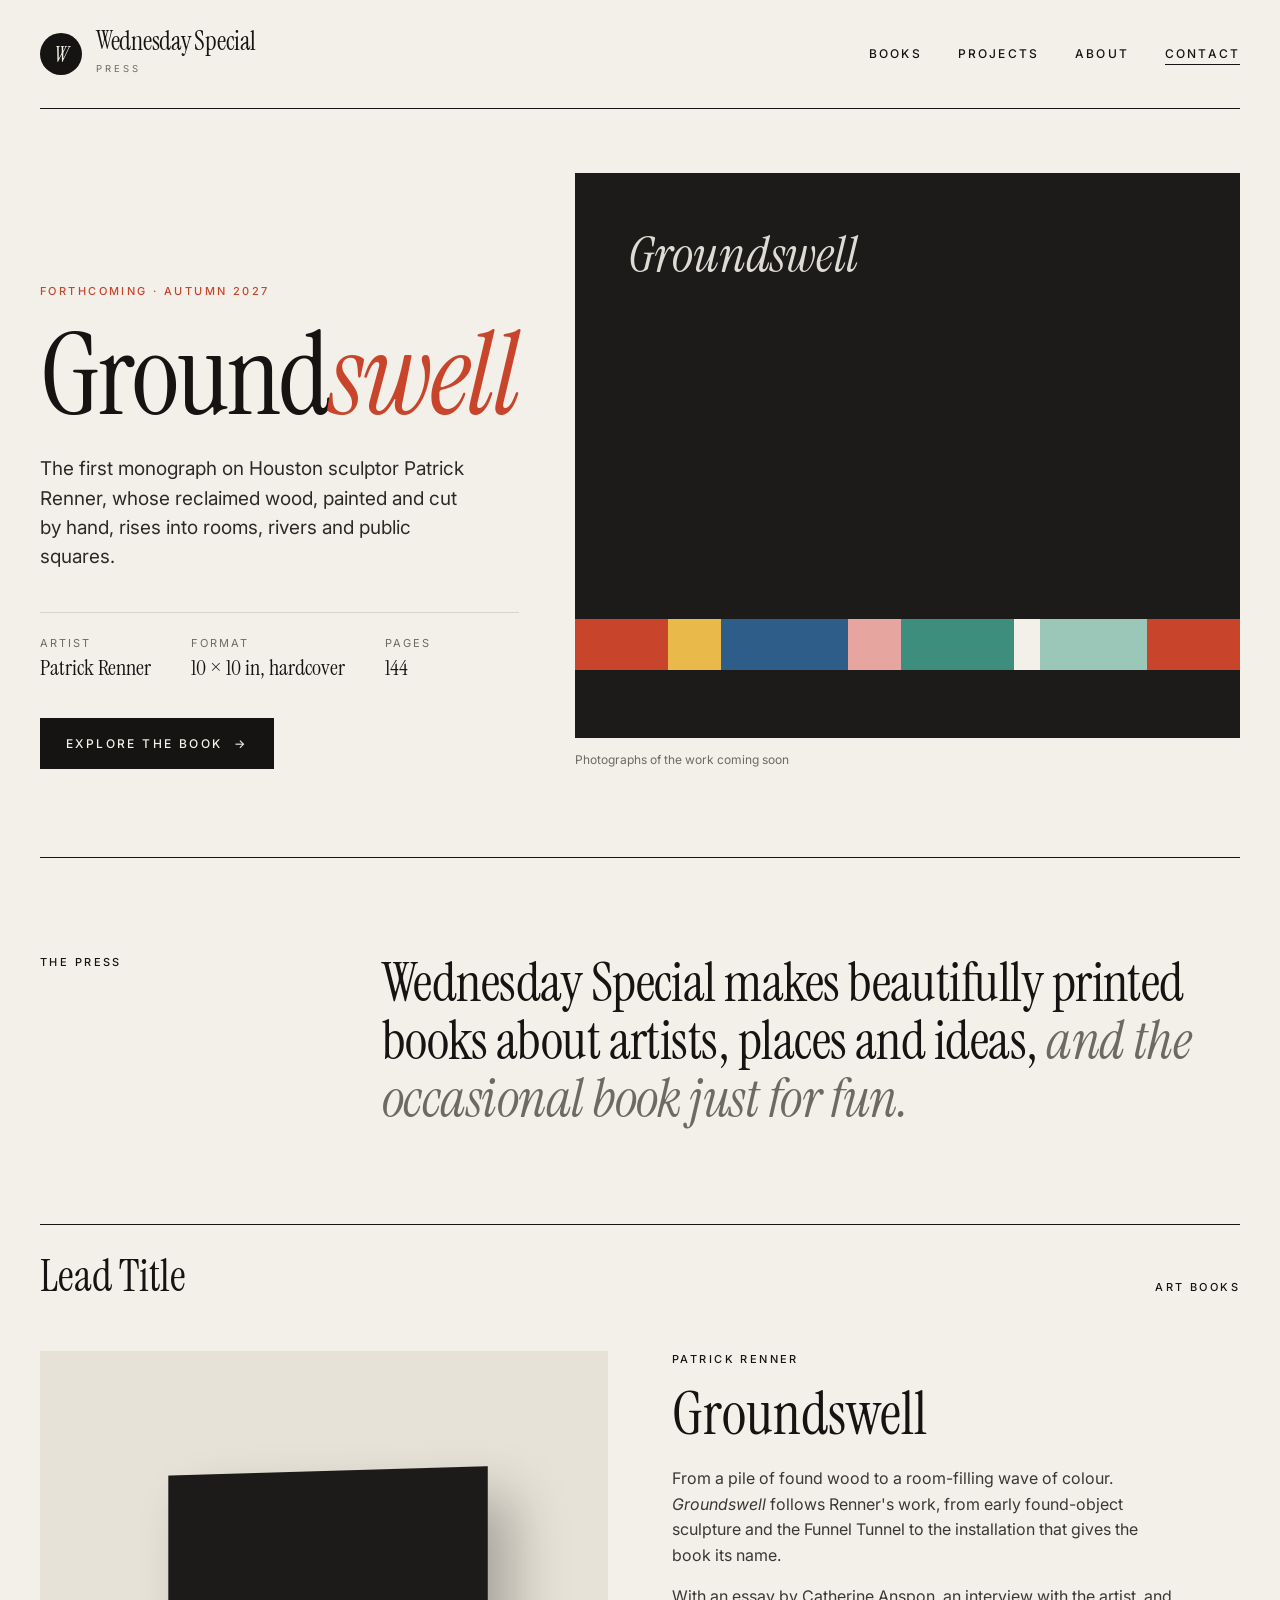
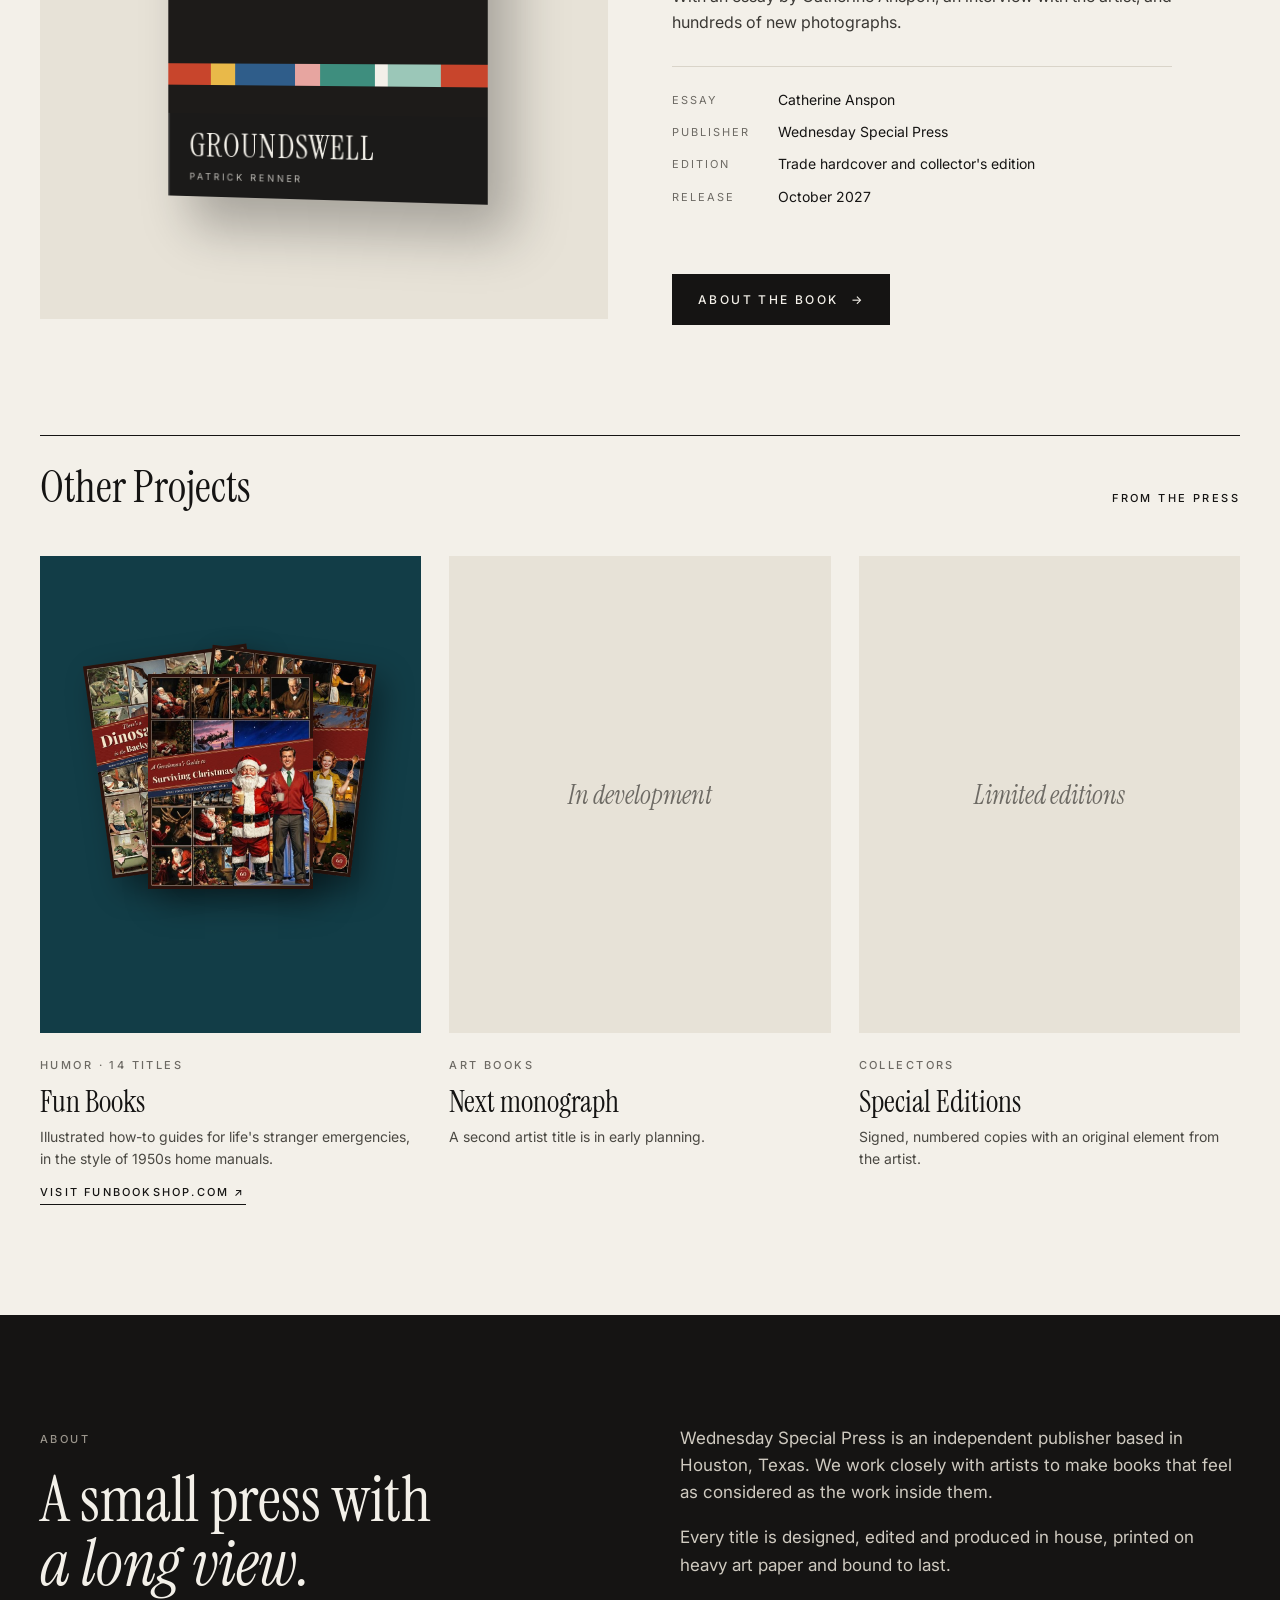
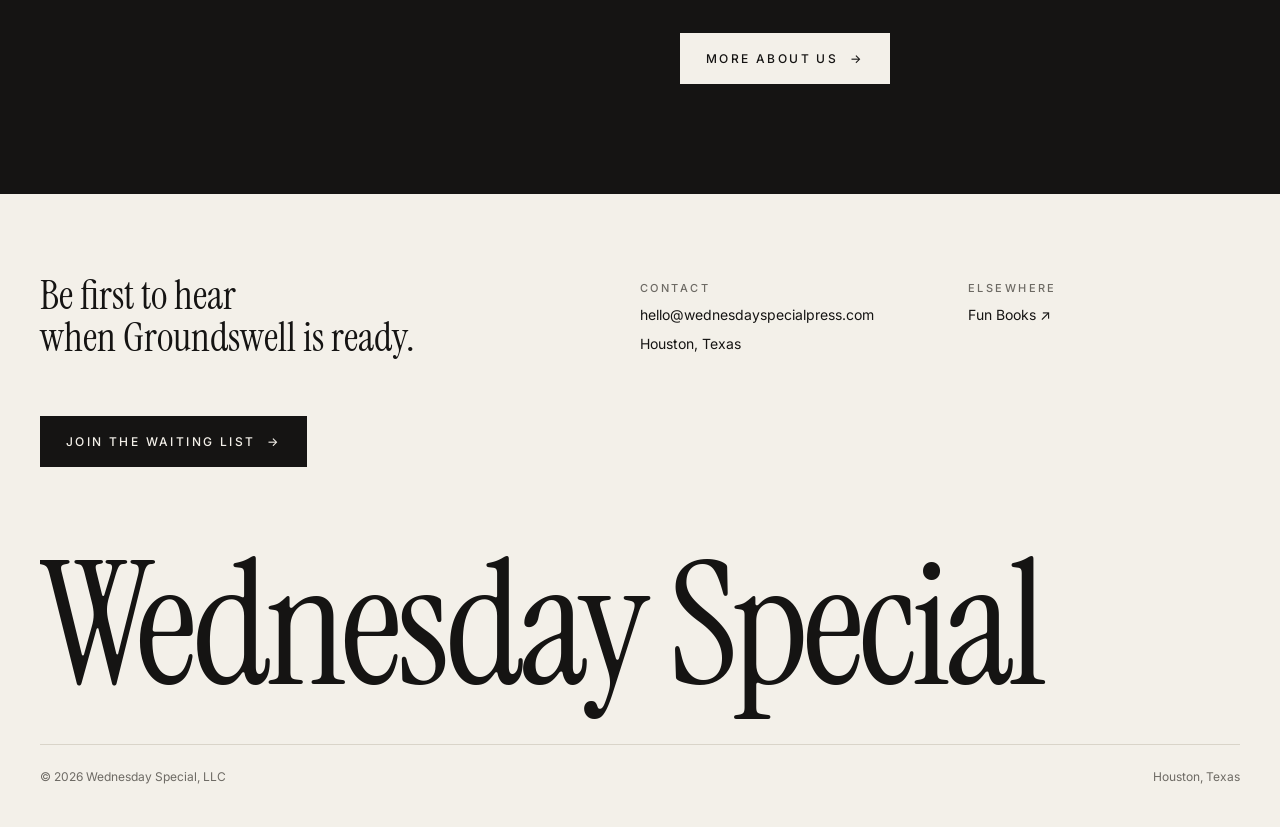
==== index.html @ 2ee408d5 "Add Wednesday Special Press website Home, Groundswell book page, About, Contact and 404 pages in a g" ====
<!doctype html><html lang="en"><head><meta charset="utf-8"><meta name="viewport" content="width=device-width,initial-scale=1">
<title>Wednesday Special Press</title><meta name="description" content="Independent art book publisher in Houston, Texas. Lead title: Groundswell by Patrick Renner, autumn 2027.">
<meta property="og:title" content="Wednesday Special Press"><meta property="og:description" content="Independent art book publisher in Houston, Texas. Lead title: Groundswell by Patrick Renner, autumn 2027.">
<link rel="icon" href="assets/favicon.svg"><link rel="preconnect" href="https://fonts.googleapis.com"><link rel="preconnect" href="https://fonts.gstatic.com" crossorigin><link href="https://fonts.googleapis.com/css2?family=Instrument+Serif:ital@0;1&family=Inter:wght@300;400;500;600&display=swap" rel="stylesheet"><link rel="stylesheet" href="assets/style.css"></head><body>
<div class="wrap"><nav><a class="logo" href="./"><span class="mark">W</span><span><b>Wednesday Special</b><small>Press</small></span></a><ul><li><a href="groundswell/">Books</a></li><li><a href="#projects">Projects</a></li><li><a href="about/">About</a></li><li><a href="contact/">Contact</a></li></ul><button class="burger" onclick="document.getElementById('mm').classList.add('open')">Menu</button></nav></div>
<div class="mobile-menu" id="mm"><div class="top"><a class="logo" href="./"><span class="mark">W</span><span><b>Wednesday Special</b><small>Press</small></span></a><button class="burger" onclick="document.getElementById('mm').classList.remove('open')">Close</button></div><ul><li><a href="groundswell/">Books</a></li><li><a href="#projects">Projects</a></li><li><a href="about/">About</a></li><li><a href="contact/">Contact</a></li><li><a href="./">Home</a></li></ul></div>
<div class="wrap">
<section class="hero"><div><span class="eyebrow" style="color:var(--accent)">Forthcoming · Autumn 2027</span>
<h1 class="serif">Ground<i>swell</i></h1>
<p class="lede">The first monograph on Houston sculptor Patrick Renner, whose reclaimed wood, painted and cut by hand, rises into rooms, rivers and public squares.</p>
<div class="meta"><div><span>Artist</span><b>Patrick Renner</b></div><div><span>Format</span><b>10 × 10 in, hardcover</b></div><div><span>Pages</span><b>144</b></div></div>
<a class="btn" href="groundswell/">Explore the book <span>→</span></a></div>
<div class="heroimg"><div class="art" role="img" aria-label="Pattern of painted wood strips"></div><div class="cap"><span>Photographs of the work coming soon</span><span></span></div></div></section>
<section class="statement"><span class="eyebrow">The Press</span>
<h2 class="serif">Wednesday Special makes beautifully printed books about artists, places and ideas, <i>and the occasional book just for fun.</i></h2></section>
<div class="sec-head"><h3>Lead Title</h3><span class="eyebrow">Art Books</span></div>
<section class="feature"><a class="bookstage" href="groundswell/"><div class="book"><div class="art" role="img" aria-label="Pattern of painted wood strips"></div><div class="t"><b>GROUNDSWELL</b><span>Patrick Renner</span></div></div></a>
<div><span class="eyebrow">Patrick Renner</span><h4>Groundswell</h4>
<p>From a pile of found wood to a room-filling wave of colour. <i>Groundswell</i> follows Renner's work, from early found-object sculpture and the Funnel Tunnel to the installation that gives the book its name.</p>
<p>With an essay by Catherine Anspon, an interview with the artist, and hundreds of new photographs.</p>
<dl><dt>Essay</dt><dd>Catherine Anspon</dd><dt>Publisher</dt><dd>Wednesday Special Press</dd><dt>Edition</dt><dd>Trade hardcover and collector's edition</dd><dt>Release</dt><dd>October 2027</dd></dl>
<a class="btn" href="groundswell/">About the book <span>→</span></a></div></section>

<div class="sec-head" id="projects"><h3>Other Projects</h3><span class="eyebrow">From the press</span></div>
<section class="projects">
<a class="card fun" href="https://funbookshop.com"><div class="ph"><div class="fan"><img src="assets/img/funbooks-1.jpg" alt=""><img src="assets/img/funbooks-2.jpg" alt=""><img src="assets/img/funbooks-3.jpg" alt=""></div></div>
<span class="eyebrow" style="color:var(--mute)">Humor · 14 titles</span><h5>Fun Books</h5><p>Illustrated how-to guides for life's stranger emergencies, in the style of 1950s home manuals.</p><span class="go">Visit funbookshop.com ↗</span></a>
<div class="card"><div class="ph"><span class="soon">In development</span></div><span class="eyebrow" style="color:var(--mute)">Art Books</span><h5>Next monograph</h5><p>A second artist title is in early planning.</p></div>
<div class="card"><div class="ph"><span class="soon">Limited editions</span></div><span class="eyebrow" style="color:var(--mute)">Collectors</span><h5>Special Editions</h5><p>Signed, numbered copies with an original element from the artist.</p></div>
</section></div>
<section class="about"><div class="wrap"><div><span class="eyebrow" style="color:#9a958c">About</span><h3 style="margin-top:18px">A small press with<br><i>a long view.</i></h3></div>
<div><p>Wednesday Special Press is an independent publisher based in Houston, Texas. We work closely with artists to make books that feel as considered as the work inside them.</p><p>Every title is designed, edited and produced in house, printed on heavy art paper and bound to last.</p><a class="btn" href="about/" style="background:var(--paper);color:var(--ink)">More about us <span>→</span></a></div></div></section>
<div class="wrap"><footer><div class="fgrid"><div><h6>Be first to hear<br>when Groundswell is ready.</h6><a class="btn" href="mailto:hello@wednesdayspecialpress.com?subject=Groundswell%20waiting%20list">Join the waiting list <span>→</span></a></div>
<div><span class="eyebrow" style="color:var(--mute)">Contact</span><ul><li><a href="mailto:hello@wednesdayspecialpress.com">hello@wednesdayspecialpress.com</a></li><li>Houston, Texas</li></ul></div>
<div><span class="eyebrow" style="color:var(--mute)">Elsewhere</span><ul><li><a href="https://funbookshop.com">Fun Books ↗</a></li></ul></div></div>
<div class="giant">Wednesday Special</div>
<div class="base"><span>© 2026 Wednesday Special, LLC</span><span>Houston, Texas</span></div></footer></div>
</body></html>
---- assets/style.css ----
:root{--paper:#F3F0E9;--ink:#151413;--mute:#6D6A64;--line:#D9D4C9;--accent:#C8452C}
*{box-sizing:border-box;margin:0;padding:0}
body{background:var(--paper);color:var(--ink);font:400 16px/1.6 Inter,system-ui,sans-serif;-webkit-font-smoothing:antialiased}
a{color:inherit;text-decoration:none}
.wrap{max-width:1320px;margin:0 auto;padding:0 40px}
.serif{font-family:"Instrument Serif",Georgia,serif;font-weight:400}
.eyebrow{font-size:11px;letter-spacing:.22em;text-transform:uppercase;font-weight:500}
nav{display:flex;justify-content:space-between;align-items:center;padding:28px 0;border-bottom:1px solid var(--ink)}
.logo{display:flex;align-items:center;gap:14px}
.mark{width:42px;height:42px;border-radius:50%;background:var(--ink);color:var(--paper);display:grid;place-items:center;font:italic 22px "Instrument Serif"}
.logo b{font:400 26px/1 "Instrument Serif";letter-spacing:-.01em;display:block}
.logo small{font-size:9.5px;letter-spacing:.32em;text-transform:uppercase;color:var(--mute)}
nav ul{display:flex;gap:36px;list-style:none;font-size:12px;letter-spacing:.18em;text-transform:uppercase;font-weight:500}
nav ul li:last-child a{border-bottom:1px solid var(--ink);padding-bottom:3px}
.burger{display:none;font-size:12px;letter-spacing:.18em;text-transform:uppercase;font-weight:500}
.hero{display:grid;grid-template-columns:5fr 7fr;gap:56px;padding:64px 0 88px;align-items:end}
.hero h1{font-size:clamp(64px,9vw,148px);line-height:.88;letter-spacing:-.02em;margin:22px 0 28px}
.hero h1 i{color:var(--accent)}
.hero p.lede{font-size:19px;line-height:1.55;max-width:430px;color:#2c2a27}
.meta{display:flex;gap:40px;margin-top:40px;padding-top:22px;border-top:1px solid var(--line)}
.meta div span{display:block;color:var(--mute);font-size:11px;letter-spacing:.18em;text-transform:uppercase}
.meta div b{font:400 22px "Instrument Serif"}
.btn{display:inline-flex;gap:12px;align-items:center;margin-top:36px;background:var(--ink);color:var(--paper);padding:16px 26px;font-size:12px;letter-spacing:.2em;text-transform:uppercase;font-weight:500}
.heroimg{position:relative}
.heroimg img{width:100%;aspect-ratio:4/3.4;object-fit:cover;display:block}
.cap{font-size:12px;color:var(--mute);margin-top:12px;display:flex;justify-content:space-between}
.statement{border-top:1px solid var(--ink);padding:96px 0;display:grid;grid-template-columns:1fr 3fr;gap:56px}
.statement h2{font-size:clamp(34px,4.2vw,60px);line-height:1.08;letter-spacing:-.01em}
.statement h2 i{color:var(--mute)}
.sec-head{display:flex;justify-content:space-between;align-items:baseline;border-top:1px solid var(--ink);padding:22px 0 40px}
.sec-head h3{font:400 44px "Instrument Serif"}
.feature{display:grid;grid-template-columns:1fr 1fr;gap:64px;padding-bottom:110px;align-items:center}
.bookstage{background:#E7E2D7;aspect-ratio:1/1;display:grid;place-items:center;position:relative}
.book{width:58%;aspect-ratio:1/1;background:#1b1a19;box-shadow:24px 30px 50px rgba(0,0,0,.28),2px 0 0 #333 inset;position:relative;overflow:hidden;transform:perspective(1400px) rotateY(-14deg)}
.book img{width:100%;height:74%;object-fit:cover;display:block}
.book .t{position:absolute;left:0;right:0;bottom:0;height:26%;padding:5% 7%;color:#F3F0E9}
.book .t b{font:400 clamp(20px,2.6vw,38px)/1 "Instrument Serif";display:block;letter-spacing:.04em}
.book .t span{font-size:clamp(7px,.75vw,10px);letter-spacing:.3em;text-transform:uppercase;opacity:.75}
.feature h4{font:400 clamp(40px,4.6vw,68px)/1 "Instrument Serif";margin:14px 0 22px}
.feature p{color:#3a3834;max-width:500px;margin-bottom:16px}
dl{display:grid;grid-template-columns:auto 1fr;gap:10px 28px;margin:30px 0;font-size:14px;border-top:1px solid var(--line);padding-top:22px;max-width:500px}
dt{color:var(--mute);font-size:11px;letter-spacing:.18em;text-transform:uppercase;padding-top:3px}
.strip{display:grid;grid-template-columns:2fr 1fr 1fr 1.4fr;gap:14px;padding-bottom:110px}
.strip img{width:100%;height:340px;object-fit:cover;display:block}
.projects{display:grid;grid-template-columns:repeat(3,1fr);gap:28px;padding-bottom:110px}
.card .ph{aspect-ratio:4/5;background:#E7E2D7;display:grid;place-items:center;overflow:hidden;margin-bottom:18px;position:relative}
.card.fun .ph{background:#123D47}
.fan{position:relative;width:70%;height:70%}
.fan img{position:absolute;width:62%;box-shadow:10px 14px 30px rgba(0,0,0,.4);top:8%}
.fan img:nth-child(1){left:0;transform:rotate(-8deg)}.fan img:nth-child(2){left:38%;transform:rotate(7deg)}.fan img:nth-child(3){left:19%;top:14%;z-index:2}
.card h5{font:400 30px/1.1 "Instrument Serif";margin:8px 0}
.card p{font-size:14px;color:#4a4842}
.card .go{display:inline-block;margin-top:14px;font-size:11px;letter-spacing:.2em;text-transform:uppercase;font-weight:500;border-bottom:1px solid var(--ink);padding-bottom:2px}
.ph .soon{font:italic 26px "Instrument Serif";color:var(--mute)}
.about{background:var(--ink);color:var(--paper);padding:110px 0}
.about .wrap{display:grid;grid-template-columns:1fr 1fr;gap:80px}
.about h3{font:400 clamp(42px,5vw,76px)/1 "Instrument Serif"}
.about p{color:#CFCAC0;margin-bottom:18px;font-size:17px}
.people{display:grid;grid-template-columns:1fr 1fr;gap:24px;margin-top:36px;border-top:1px solid #3a3835;padding-top:26px}
.people b{font:400 24px "Instrument Serif";display:block}.people span{font-size:12px;color:#9a958c;letter-spacing:.12em;text-transform:uppercase}
footer{padding:80px 0 40px}
.fgrid{display:grid;grid-template-columns:2fr 1fr 1fr;gap:56px;padding-bottom:70px}
.fgrid h6{font:400 40px/1.05 "Instrument Serif";margin-bottom:22px}
form{display:flex;border-bottom:1px solid var(--ink);max-width:460px}
input{flex:1;background:none;border:0;padding:14px 0;font:inherit;font-size:15px;outline:none}
form button{background:none;border:0;font:500 11px Inter;letter-spacing:.2em;text-transform:uppercase}
.fgrid ul{list-style:none;font-size:14px;line-height:2.1}
.base{display:flex;justify-content:space-between;border-top:1px solid var(--line);padding-top:22px;font-size:12px;color:var(--mute)}
.giant{font:400 clamp(48px,13.4vw,194px)/.8 "Instrument Serif";letter-spacing:-.03em;padding:20px 0 50px;white-space:nowrap;overflow:hidden}
@media(max-width:820px){
.wrap{padding:0 20px}nav ul{display:none}.burger{display:block}nav{padding:18px 0}
.hero{grid-template-columns:1fr;gap:34px;padding:36px 0 60px}.hero .heroimg{order:-1}
.meta{gap:22px;flex-wrap:wrap}
.statement{grid-template-columns:1fr;gap:18px;padding:64px 0}
.feature{grid-template-columns:1fr;gap:36px;padding-bottom:70px}
.sec-head h3{font-size:34px}
.strip{grid-template-columns:1fr 1fr;padding-bottom:70px}.strip img{height:180px}.strip img:first-child,.strip img:last-child{grid-column:1/3;height:240px}
.projects{grid-template-columns:1fr;gap:44px;padding-bottom:70px}
.about{padding:70px 0}.about .wrap{grid-template-columns:1fr;gap:30px}
.fgrid{grid-template-columns:1fr 1fr;gap:36px}.fgrid>div:first-child{grid-column:1/3}
.base{flex-direction:column;gap:6px}
}
/* site additions */
.burger{background:none;border:0;cursor:pointer;color:var(--ink)}
.mobile-menu{display:none}
.mobile-menu.open{display:block;position:fixed;inset:0;background:var(--paper);z-index:50;padding:22px 20px}
.mobile-menu .top{display:flex;justify-content:space-between;align-items:center;border-bottom:1px solid var(--ink);padding-bottom:18px}
.mobile-menu ul{list-style:none;margin-top:30px}
.mobile-menu li a{display:block;font:400 48px/1.25 "Instrument Serif";border-bottom:1px solid var(--line);padding:8px 0}
nav ul a.on{color:var(--accent)}
a.btn:hover{background:var(--accent)}
.card:hover h5{color:var(--accent)}
img{max-width:100%}
.page-hero{padding:80px 0 60px}
.page-hero h1{font:400 clamp(56px,8vw,128px)/.9 "Instrument Serif";letter-spacing:-.02em;margin-top:20px}
.page-hero p{font-size:19px;max-width:640px;margin-top:28px;color:#2c2a27}
.chapters{border-top:1px solid var(--ink);margin-bottom:110px}
.chapters li{list-style:none;display:grid;grid-template-columns:80px 1fr 1fr;gap:24px;padding:22px 0;border-bottom:1px solid var(--line);align-items:baseline}
.chapters li span{font-size:12px;color:var(--mute);letter-spacing:.18em}
.chapters li b{font:400 30px/1.1 "Instrument Serif"}
.chapters li p{font-size:14px;color:#4a4842}
.gallery{columns:3;column-gap:14px;margin-bottom:110px}
.gallery figure{break-inside:avoid;margin-bottom:14px}
.gallery img{width:100%;display:block}
.gallery figcaption{font-size:12px;color:var(--mute);padding-top:6px}
.prose{display:grid;grid-template-columns:1fr 2fr;gap:56px;border-top:1px solid var(--ink);padding:56px 0 110px}
.prose p{font-size:18px;margin-bottom:20px;color:#2c2a27;max-width:680px}
.prose h3{font:400 40px/1.05 "Instrument Serif"}
.contact-big{font:400 clamp(30px,5vw,64px)/1.1 "Instrument Serif";border-bottom:1px solid var(--ink);display:inline-block}
@media(max-width:820px){.gallery{columns:2;column-gap:10px}.chapters li{grid-template-columns:44px 1fr}.chapters li p{grid-column:2}.prose{grid-template-columns:1fr;gap:20px;padding:40px 0 70px}.page-hero{padding:44px 0 36px}}
@media(min-width:821px){.burger{display:none!important}}
/* placeholder art (used until artwork photos are cleared for the web) */
.art{width:100%;height:100%;min-height:200px;position:relative;background:#1d1b19;overflow:hidden}
.art::after{content:"";position:absolute;left:0;right:0;bottom:12%;height:9%;background:linear-gradient(90deg,#C8452C 0 14%,#E9B949 14% 22%,#2F5D8A 22% 41%,#E7A5A0 41% 49%,#3E8E7E 49% 66%,#F3F0E9 66% 70%,#9BC7B8 70% 86%,#C8452C 86%)}
.art::before{content:"Groundswell";position:absolute;left:8%;top:10%;font:italic 400 clamp(28px,4vw,56px)/1 "Instrument Serif";color:#F3F0E9;opacity:.9}
.book .art::before{content:none}
.heroimg .art{aspect-ratio:4/3.4}
.book .art{height:74%;min-height:0}
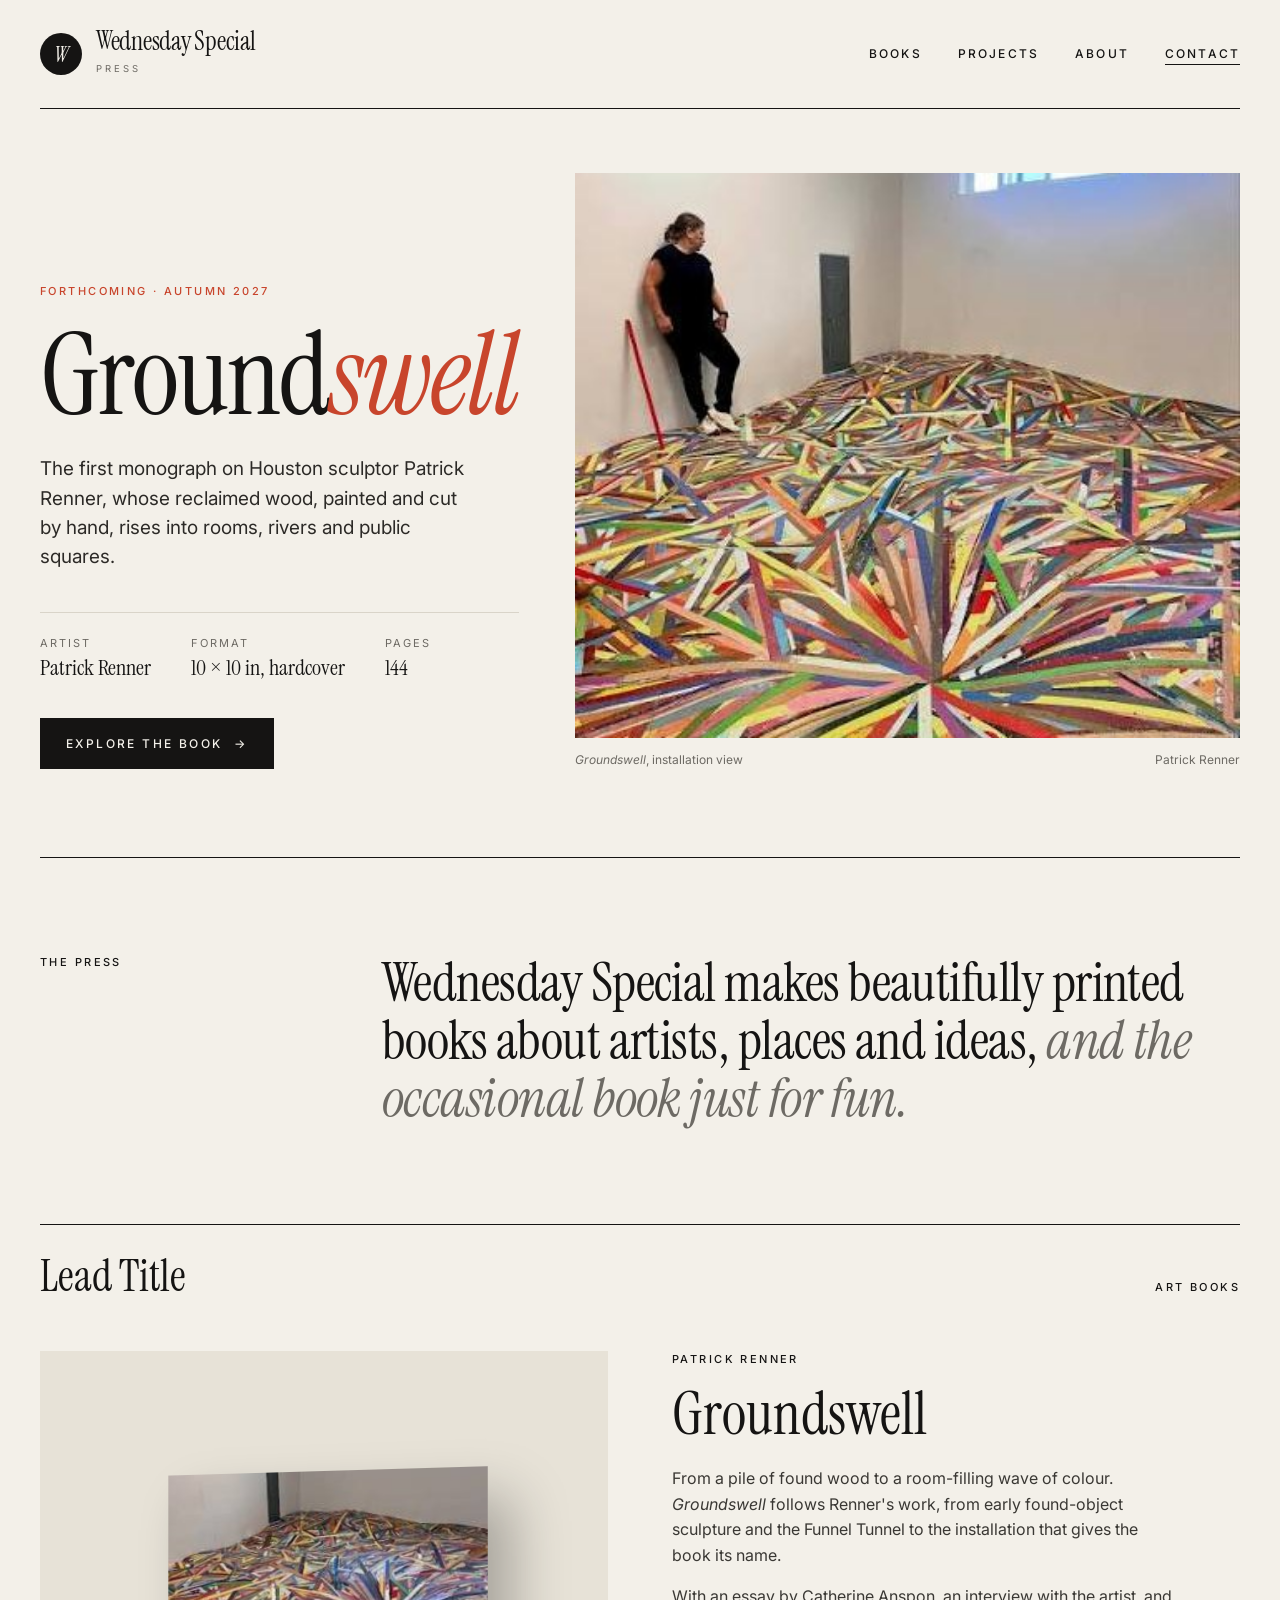
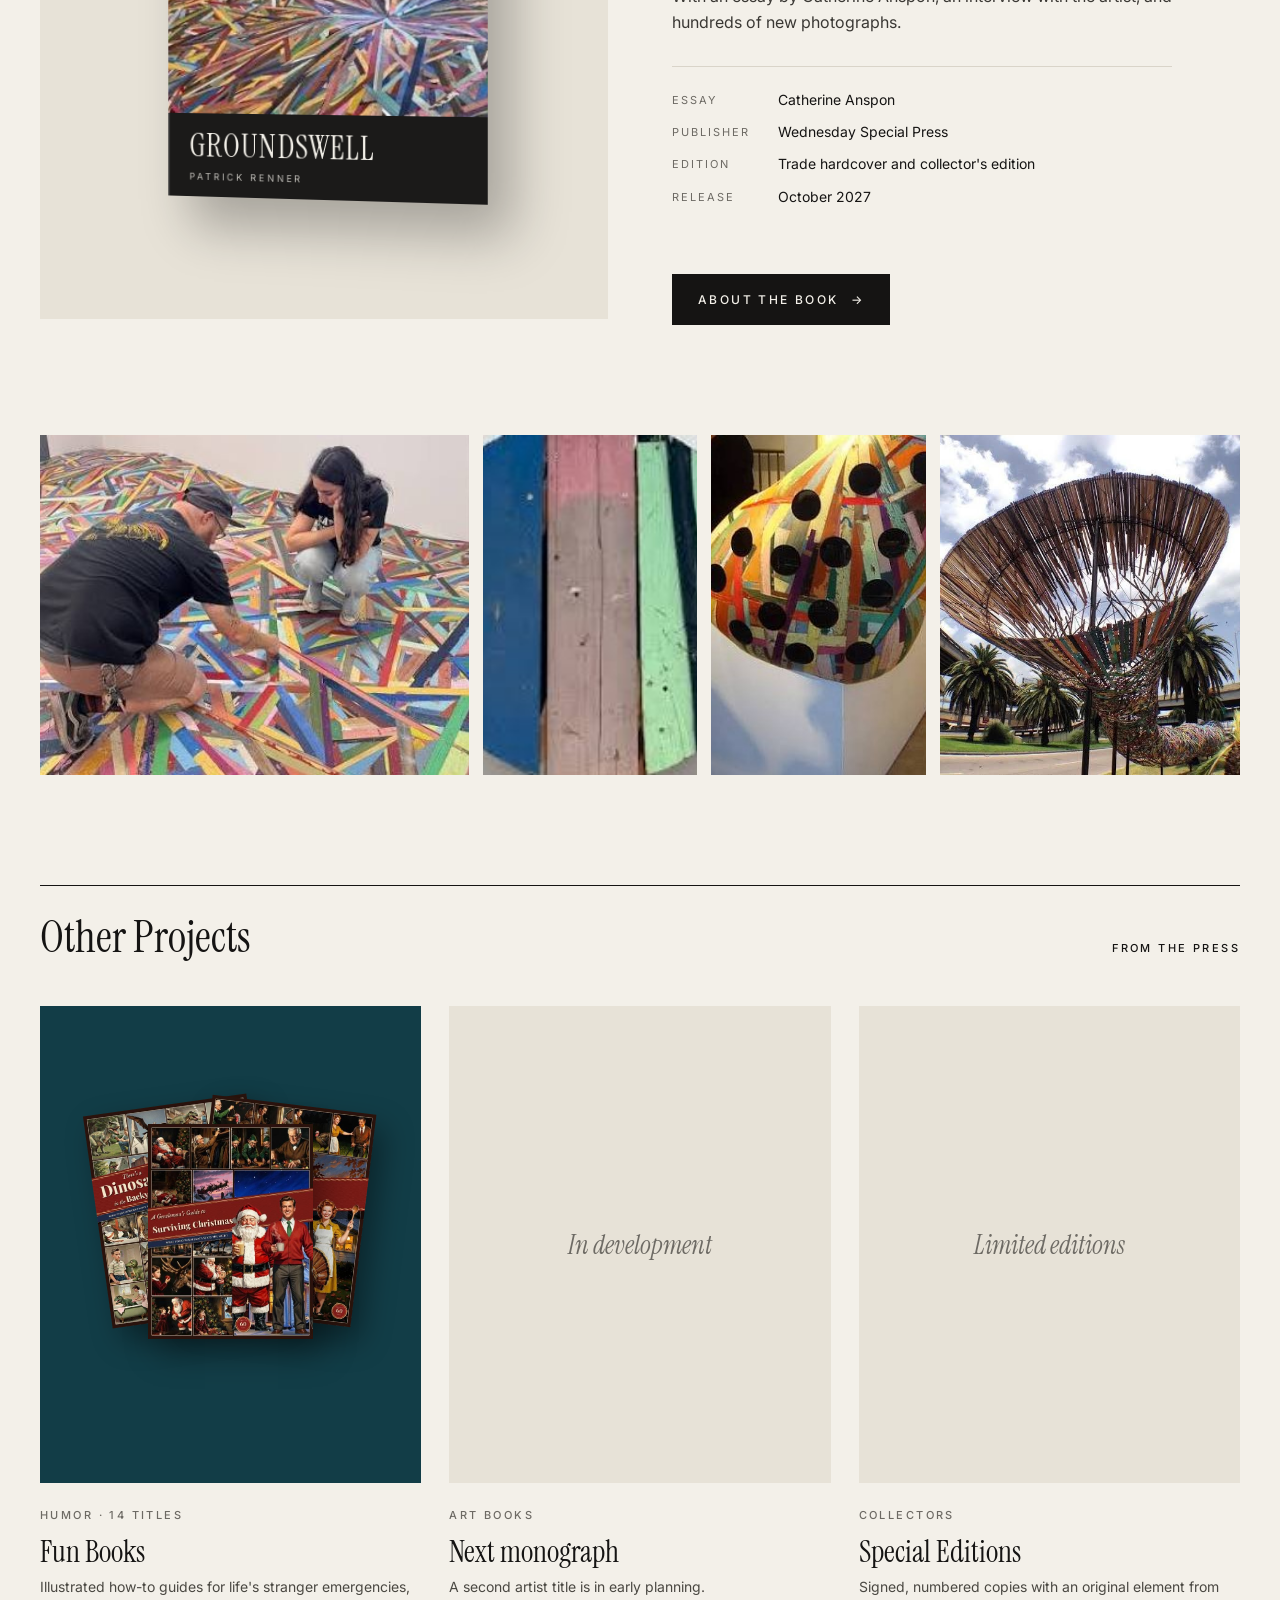
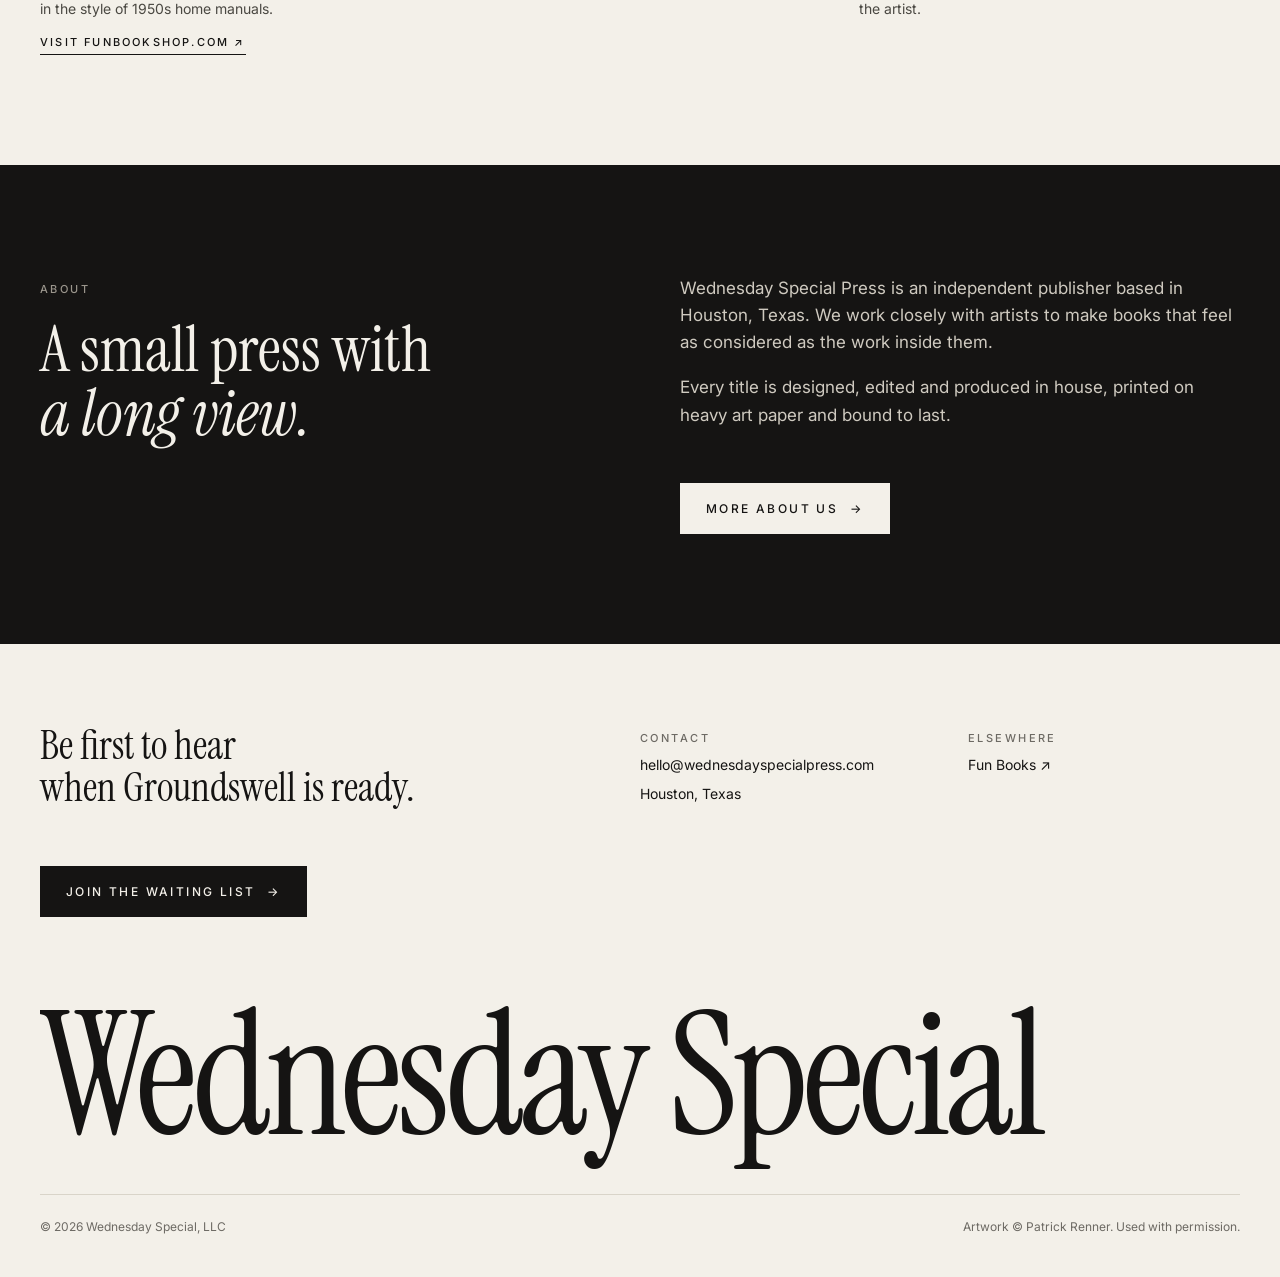
==== commit 7782145a: "Add Patrick Renner's artwork photos to the site Robert confirmed Patrick's permission. Restores the " ====
--- a/index.html
+++ b/index.html
@@ -1,6 +1,6 @@
 <!doctype html><html lang="en"><head><meta charset="utf-8"><meta name="viewport" content="width=device-width,initial-scale=1">
 <title>Wednesday Special Press</title><meta name="description" content="Independent art book publisher in Houston, Texas. Lead title: Groundswell by Patrick Renner, autumn 2027.">
-<meta property="og:title" content="Wednesday Special Press"><meta property="og:description" content="Independent art book publisher in Houston, Texas. Lead title: Groundswell by Patrick Renner, autumn 2027.">
+<meta property="og:title" content="Wednesday Special Press"><meta property="og:description" content="Independent art book publisher in Houston, Texas. Lead title: Groundswell by Patrick Renner, autumn 2027."><meta property="og:image" content="https://wednesdayspecialpress.com/assets/img/groundswell-room.jpg">
 <link rel="icon" href="assets/favicon.svg"><link rel="preconnect" href="https://fonts.googleapis.com"><link rel="preconnect" href="https://fonts.gstatic.com" crossorigin><link href="https://fonts.googleapis.com/css2?family=Instrument+Serif:ital@0;1&family=Inter:wght@300;400;500;600&display=swap" rel="stylesheet"><link rel="stylesheet" href="assets/style.css"></head><body>
 <div class="wrap"><nav><a class="logo" href="./"><span class="mark">W</span><span><b>Wednesday Special</b><small>Press</small></span></a><ul><li><a href="groundswell/">Books</a></li><li><a href="#projects">Projects</a></li><li><a href="about/">About</a></li><li><a href="contact/">Contact</a></li></ul><button class="burger" onclick="document.getElementById('mm').classList.add('open')">Menu</button></nav></div>
 <div class="mobile-menu" id="mm"><div class="top"><a class="logo" href="./"><span class="mark">W</span><span><b>Wednesday Special</b><small>Press</small></span></a><button class="burger" onclick="document.getElementById('mm').classList.remove('open')">Close</button></div><ul><li><a href="groundswell/">Books</a></li><li><a href="#projects">Projects</a></li><li><a href="about/">About</a></li><li><a href="contact/">Contact</a></li><li><a href="./">Home</a></li></ul></div>
@@ -10,17 +10,17 @@
 <p class="lede">The first monograph on Houston sculptor Patrick Renner, whose reclaimed wood, painted and cut by hand, rises into rooms, rivers and public squares.</p>
 <div class="meta"><div><span>Artist</span><b>Patrick Renner</b></div><div><span>Format</span><b>10 × 10 in, hardcover</b></div><div><span>Pages</span><b>144</b></div></div>
 <a class="btn" href="groundswell/">Explore the book <span>→</span></a></div>
-<div class="heroimg"><div class="art" role="img" aria-label="Pattern of painted wood strips"></div><div class="cap"><span>Photographs of the work coming soon</span><span></span></div></div></section>
+<div class="heroimg"><img src="assets/img/groundswell-room.jpg" alt="Groundswell installation: a room-filling wave of painted wood strips"><div class="cap"><span><i>Groundswell</i>, installation view</span><span>Patrick Renner</span></div></div></section>
 <section class="statement"><span class="eyebrow">The Press</span>
 <h2 class="serif">Wednesday Special makes beautifully printed books about artists, places and ideas, <i>and the occasional book just for fun.</i></h2></section>
 <div class="sec-head"><h3>Lead Title</h3><span class="eyebrow">Art Books</span></div>
-<section class="feature"><a class="bookstage" href="groundswell/"><div class="book"><div class="art" role="img" aria-label="Pattern of painted wood strips"></div><div class="t"><b>GROUNDSWELL</b><span>Patrick Renner</span></div></div></a>
+<section class="feature"><a class="bookstage" href="groundswell/"><div class="book"><img src="assets/img/groundswell-star.jpg" alt=""><div class="t"><b>GROUNDSWELL</b><span>Patrick Renner</span></div></div></a>
 <div><span class="eyebrow">Patrick Renner</span><h4>Groundswell</h4>
 <p>From a pile of found wood to a room-filling wave of colour. <i>Groundswell</i> follows Renner's work, from early found-object sculpture and the Funnel Tunnel to the installation that gives the book its name.</p>
 <p>With an essay by Catherine Anspon, an interview with the artist, and hundreds of new photographs.</p>
 <dl><dt>Essay</dt><dd>Catherine Anspon</dd><dt>Publisher</dt><dd>Wednesday Special Press</dd><dt>Edition</dt><dd>Trade hardcover and collector's edition</dd><dt>Release</dt><dd>October 2027</dd></dl>
 <a class="btn" href="groundswell/">About the book <span>→</span></a></div></section>
-
+<section class="strip"><img src="assets/img/groundswell-making.jpg" alt="Building Groundswell"><img src="assets/img/round-2.jpg" alt="Round wall piece of painted wood"><img src="assets/img/dotted-form.jpg" alt="Sculpture of painted wood strips"><img src="assets/img/funnel-tunnel.jpg" alt="Funnel Tunnel"></section>
 <div class="sec-head" id="projects"><h3>Other Projects</h3><span class="eyebrow">From the press</span></div>
 <section class="projects">
 <a class="card fun" href="https://funbookshop.com"><div class="ph"><div class="fan"><img src="assets/img/funbooks-1.jpg" alt=""><img src="assets/img/funbooks-2.jpg" alt=""><img src="assets/img/funbooks-3.jpg" alt=""></div></div>
@@ -34,5 +34,5 @@
 <div><span class="eyebrow" style="color:var(--mute)">Contact</span><ul><li><a href="mailto:hello@wednesdayspecialpress.com">hello@wednesdayspecialpress.com</a></li><li>Houston, Texas</li></ul></div>
 <div><span class="eyebrow" style="color:var(--mute)">Elsewhere</span><ul><li><a href="https://funbookshop.com">Fun Books ↗</a></li></ul></div></div>
 <div class="giant">Wednesday Special</div>
-<div class="base"><span>© 2026 Wednesday Special, LLC</span><span>Houston, Texas</span></div></footer></div>
+<div class="base"><span>© 2026 Wednesday Special, LLC</span><span>Artwork © Patrick Renner. Used with permission.</span></div></footer></div>
 </body></html>
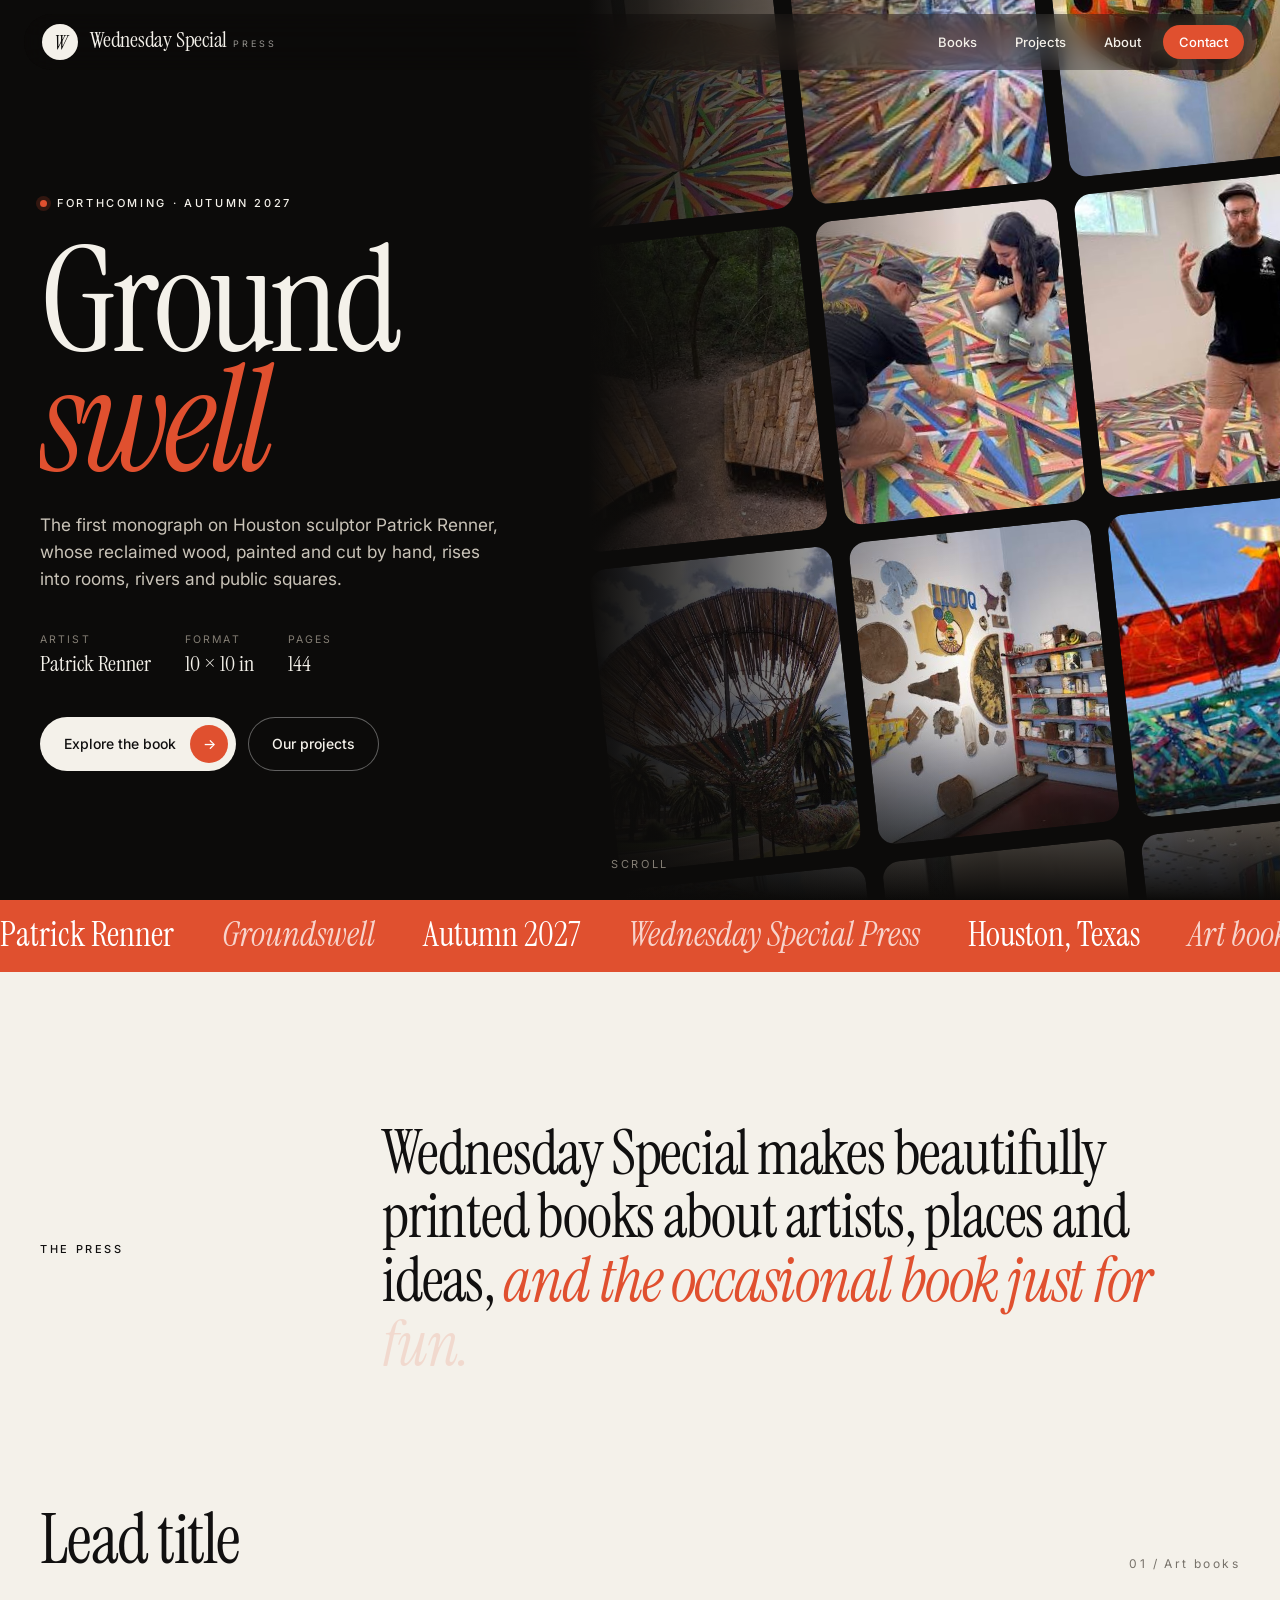
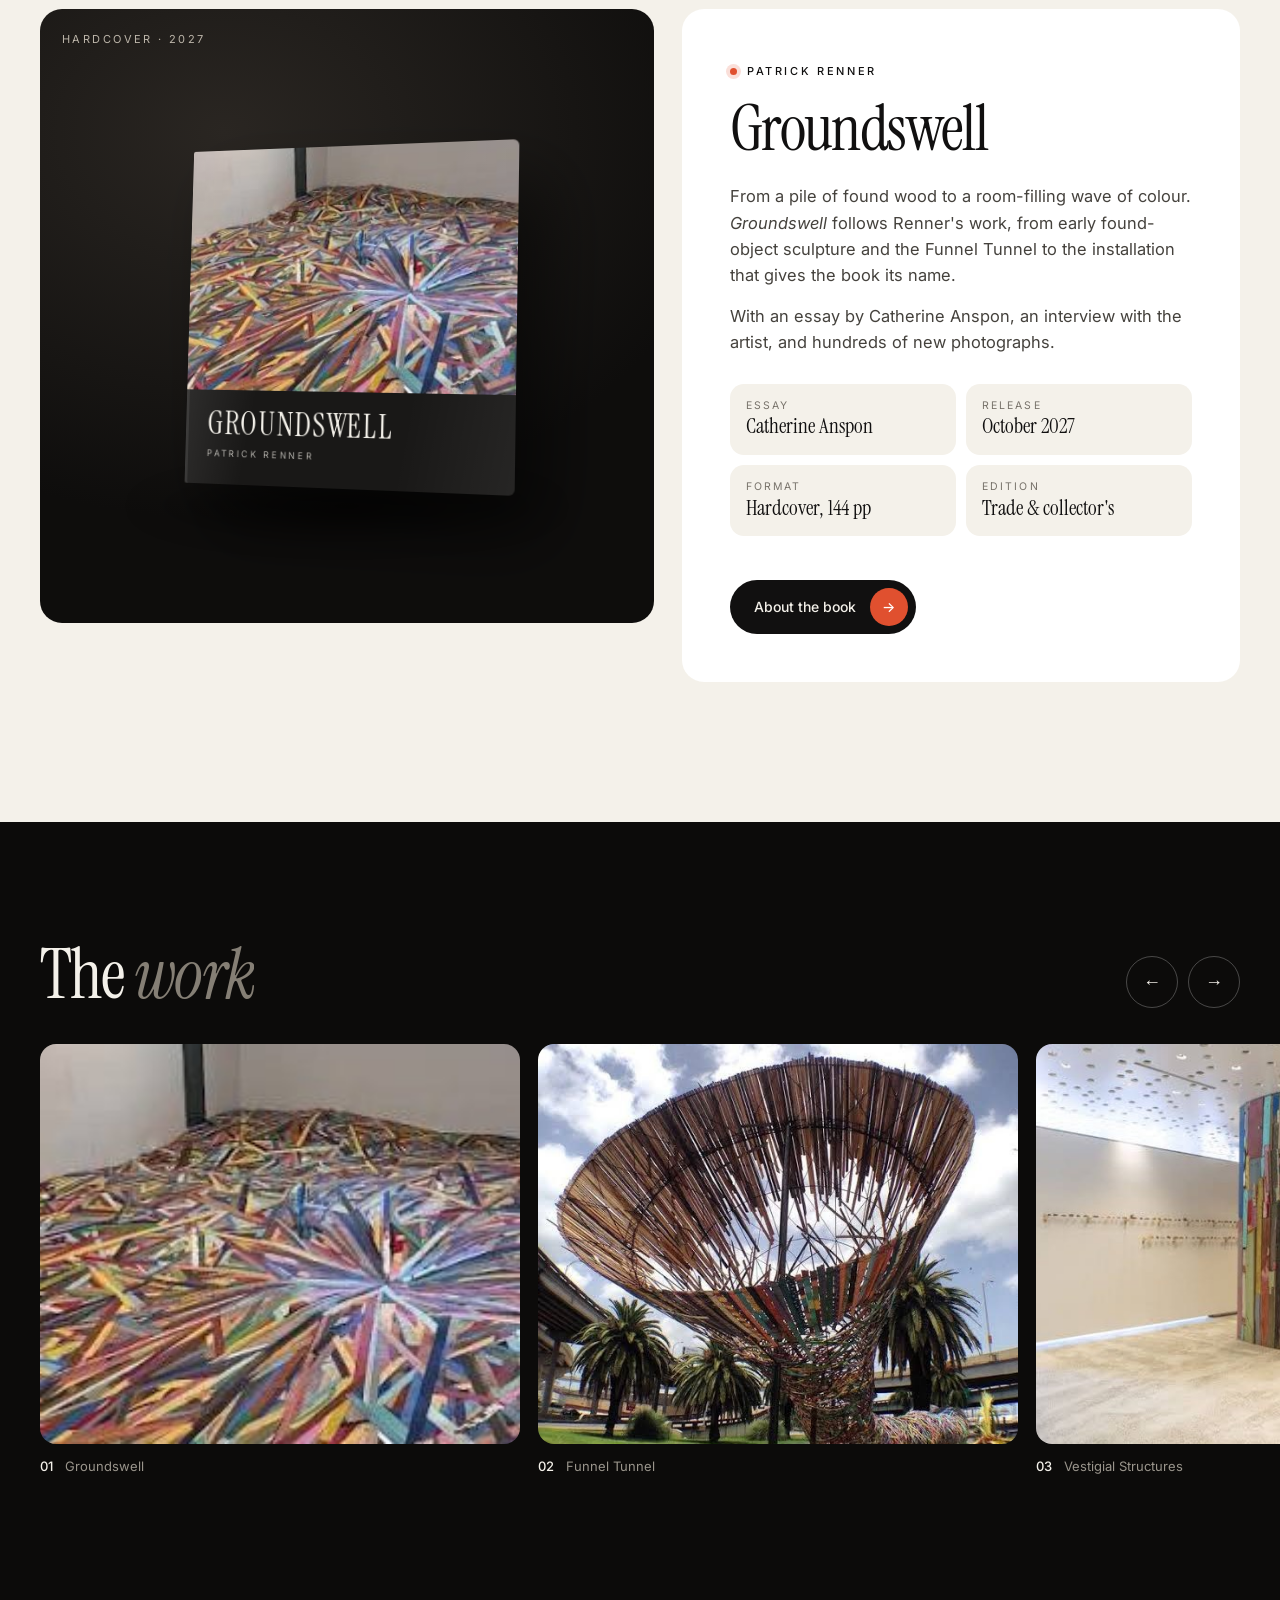
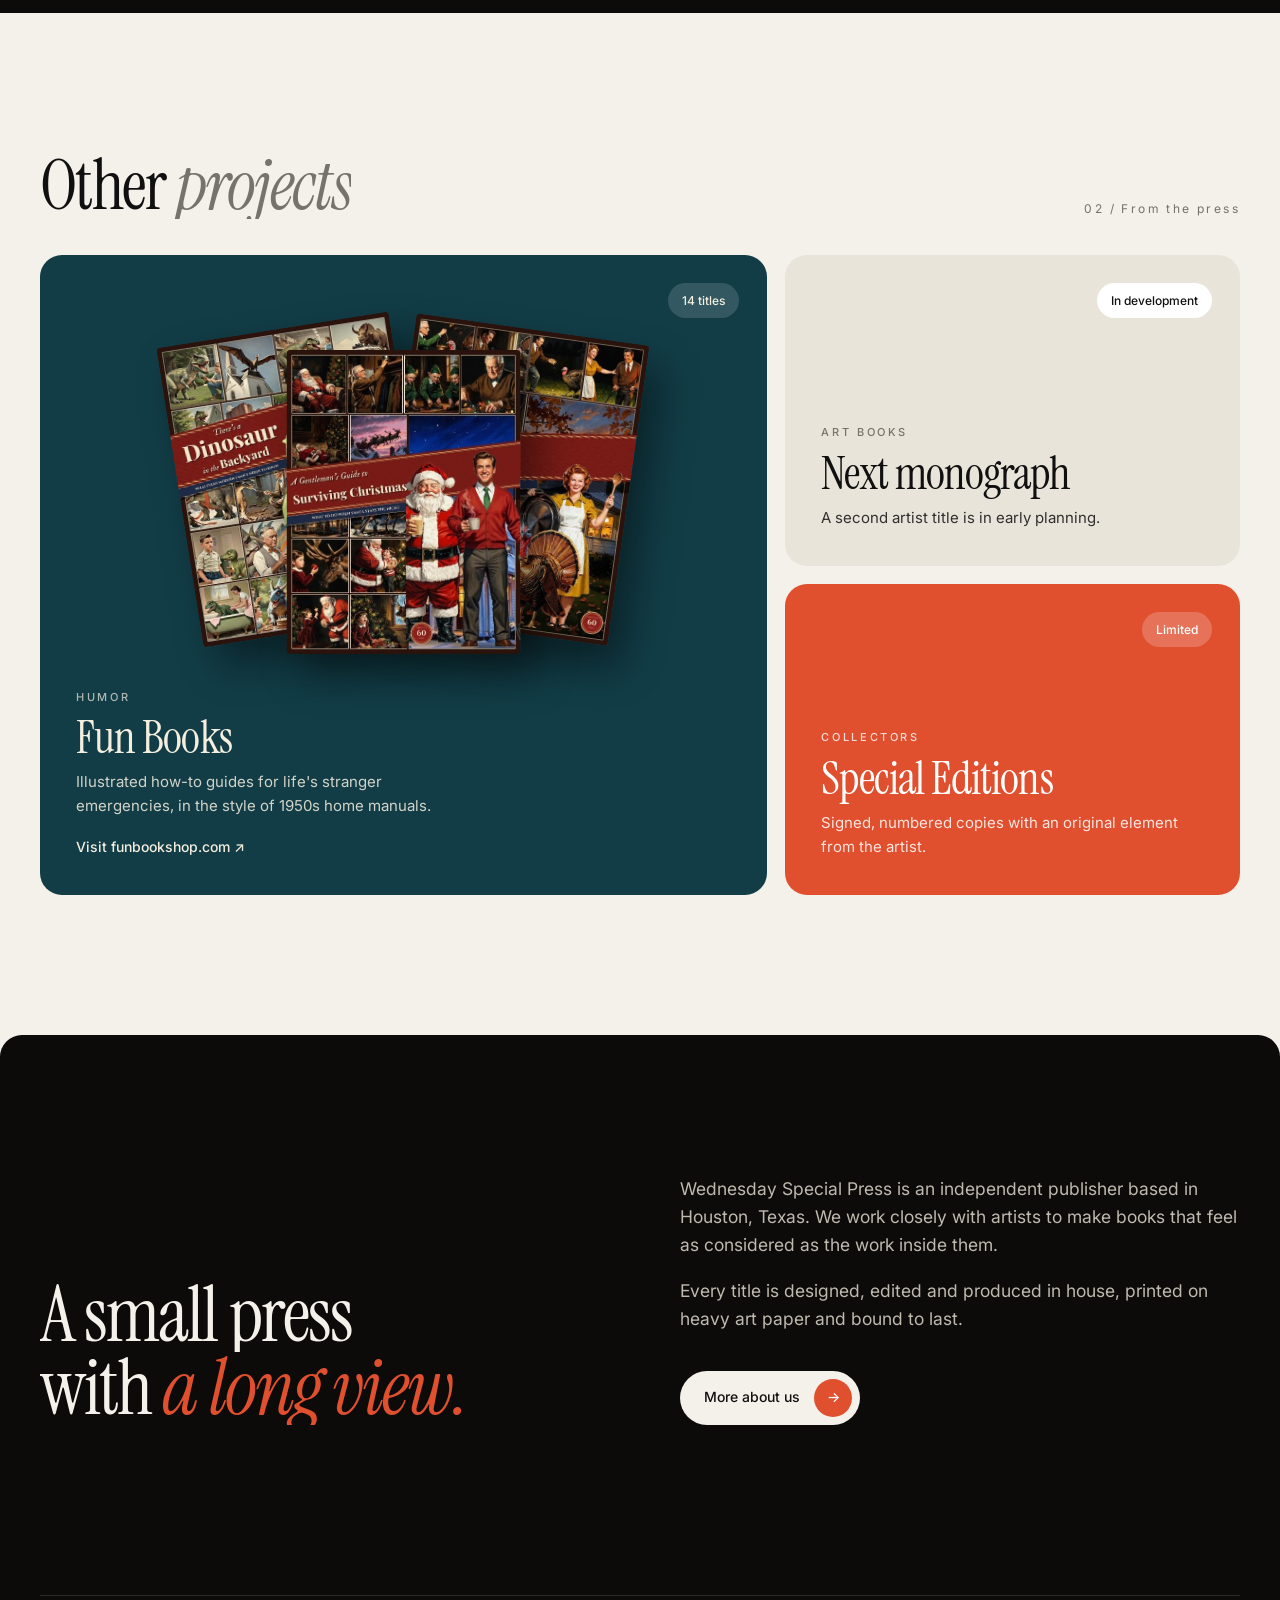
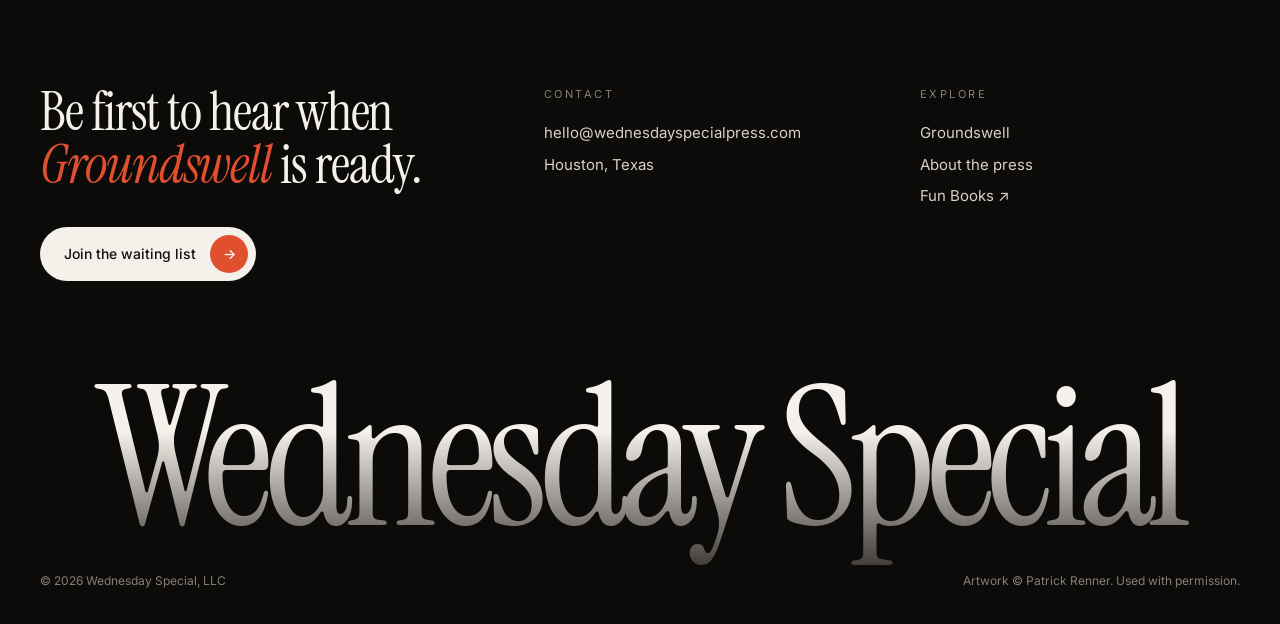
==== commit 9746634d: "Modern redesign: dark hero with moving artwork wall, motion, bento projects, swipeable gallery Co-Au" ====
--- a/index.html
+++ b/index.html
@@ -1,38 +1,39 @@
 <!doctype html><html lang="en"><head><meta charset="utf-8"><meta name="viewport" content="width=device-width,initial-scale=1">
-<title>Wednesday Special Press</title><meta name="description" content="Independent art book publisher in Houston, Texas. Lead title: Groundswell by Patrick Renner, autumn 2027.">
+<title>Wednesday Special Press</title><meta name="description" content="Independent art book publisher in Houston, Texas. Lead title: Groundswell by Patrick Renner, autumn 2027."><meta name="theme-color" content="#0C0B0A">
 <meta property="og:title" content="Wednesday Special Press"><meta property="og:description" content="Independent art book publisher in Houston, Texas. Lead title: Groundswell by Patrick Renner, autumn 2027."><meta property="og:image" content="https://wednesdayspecialpress.com/assets/img/groundswell-room.jpg">
+<script>document.documentElement.classList.add('js')</script>
 <link rel="icon" href="assets/favicon.svg"><link rel="preconnect" href="https://fonts.googleapis.com"><link rel="preconnect" href="https://fonts.gstatic.com" crossorigin><link href="https://fonts.googleapis.com/css2?family=Instrument+Serif:ital@0;1&family=Inter:wght@300;400;500;600&display=swap" rel="stylesheet"><link rel="stylesheet" href="assets/style.css"></head><body>
-<div class="wrap"><nav><a class="logo" href="./"><span class="mark">W</span><span><b>Wednesday Special</b><small>Press</small></span></a><ul><li><a href="groundswell/">Books</a></li><li><a href="#projects">Projects</a></li><li><a href="about/">About</a></li><li><a href="contact/">Contact</a></li></ul><button class="burger" onclick="document.getElementById('mm').classList.add('open')">Menu</button></nav></div>
-<div class="mobile-menu" id="mm"><div class="top"><a class="logo" href="./"><span class="mark">W</span><span><b>Wednesday Special</b><small>Press</small></span></a><button class="burger" onclick="document.getElementById('mm').classList.remove('open')">Close</button></div><ul><li><a href="groundswell/">Books</a></li><li><a href="#projects">Projects</a></li><li><a href="about/">About</a></li><li><a href="contact/">Contact</a></li><li><a href="./">Home</a></li></ul></div>
-<div class="wrap">
-<section class="hero"><div><span class="eyebrow" style="color:var(--accent)">Forthcoming · Autumn 2027</span>
-<h1 class="serif">Ground<i>swell</i></h1>
-<p class="lede">The first monograph on Houston sculptor Patrick Renner, whose reclaimed wood, painted and cut by hand, rises into rooms, rivers and public squares.</p>
-<div class="meta"><div><span>Artist</span><b>Patrick Renner</b></div><div><span>Format</span><b>10 × 10 in, hardcover</b></div><div><span>Pages</span><b>144</b></div></div>
-<a class="btn" href="groundswell/">Explore the book <span>→</span></a></div>
-<div class="heroimg"><img src="assets/img/groundswell-room.jpg" alt="Groundswell installation: a room-filling wave of painted wood strips"><div class="cap"><span><i>Groundswell</i>, installation view</span><span>Patrick Renner</span></div></div></section>
-<section class="statement"><span class="eyebrow">The Press</span>
-<h2 class="serif">Wednesday Special makes beautifully printed books about artists, places and ideas, <i>and the occasional book just for fun.</i></h2></section>
-<div class="sec-head"><h3>Lead Title</h3><span class="eyebrow">Art Books</span></div>
-<section class="feature"><a class="bookstage" href="groundswell/"><div class="book"><img src="assets/img/groundswell-star.jpg" alt=""><div class="t"><b>GROUNDSWELL</b><span>Patrick Renner</span></div></div></a>
-<div><span class="eyebrow">Patrick Renner</span><h4>Groundswell</h4>
+<header class="hdr"><div class="bar"><a class="logo" href="./" aria-label="Wednesday Special Press, home"><span class="mark"><i>W</i></span><span><b>Wednesday Special</b><small>Press</small></span></a><ul><li><a href="groundswell/"><span>Books</span></a></li><li><a href="#projects"><span>Projects</span></a></li><li><a href="about/"><span>About</span></a></li><li><a href="contact/"><span>Contact</span></a></li></ul><button class="burger" data-menu>Menu</button></div></header>
+<div class="mobile-menu" id="mm"><div class="top"><a class="logo" href="./" aria-label="Wednesday Special Press, home"><span class="mark"><i>W</i></span><span><b>Wednesday Special</b><small>Press</small></span></a><button class="burger" data-menu>Close</button></div><ul><li><a href="./">Home</a></li><li><a href="groundswell/">Books</a></li><li><a href="#projects">Projects</a></li><li><a href="about/">About</a></li><li><a href="contact/">Contact</a></li></ul><div class="mfoot">hello@wednesdayspecialpress.com<br>Houston, Texas</div></div>
+<main><section class="hero" data-dark><div class="wall" aria-hidden="true"><div class="col"><img src="assets/img/groundswell-room.jpg" alt=""><img src="assets/img/forest-benches.jpg" alt=""><img src="assets/img/funnel-tunnel.jpg" alt=""><img src="assets/img/canopy-portrait.jpg" alt=""><img src="assets/img/groundswell-room.jpg" alt=""><img src="assets/img/forest-benches.jpg" alt=""><img src="assets/img/funnel-tunnel.jpg" alt=""><img src="assets/img/canopy-portrait.jpg" alt=""></div><div class="col"><img src="assets/img/groundswell-wide.jpg" alt=""><img src="assets/img/groundswell-making.jpg" alt=""><img src="assets/img/studio-wall.jpg" alt=""><img src="assets/img/groundswell-floor.jpg" alt=""><img src="assets/img/groundswell-wide.jpg" alt=""><img src="assets/img/groundswell-making.jpg" alt=""><img src="assets/img/studio-wall.jpg" alt=""><img src="assets/img/groundswell-floor.jpg" alt=""></div><div class="col"><img src="assets/img/dotted-form.jpg" alt=""><img src="assets/img/groundswell-artist.jpg" alt=""><img src="assets/img/dragon.jpg" alt=""><img src="assets/img/vestigial-column.jpg" alt=""><img src="assets/img/dotted-form.jpg" alt=""><img src="assets/img/groundswell-artist.jpg" alt=""><img src="assets/img/dragon.jpg" alt=""><img src="assets/img/vestigial-column.jpg" alt=""></div></div>
+<div class="copy"><span class="eyebrow dot rv">Forthcoming · Autumn 2027</span>
+<h1 class="split"><span class="ln"><span>Ground</span></span><span class="ln"><span><i>swell</i></span></span></h1>
+<p class="lede rv d1">The first monograph on Houston sculptor Patrick Renner, whose reclaimed wood, painted and cut by hand, rises into rooms, rivers and public squares.</p>
+<div class="meta rv d2"><div><span>Artist</span><b>Patrick Renner</b></div><div><span>Format</span><b>10 × 10 in</b></div><div><span>Pages</span><b>144</b></div></div>
+<div class="btns rv d3"><a class="btn light" href="groundswell/">Explore the book <span class="ar">→</span></a><a class="btn ghost" href="#projects">Our projects</a></div></div>
+<span class="scrollcue">Scroll</span></section>
+<div class="ticker" aria-hidden="true"><div><span>Patrick Renner</span> <span>Groundswell</span> <span>Autumn 2027</span> <span>Wednesday Special Press</span> <span>Houston, Texas</span> <span>Art books</span> <span>and the occasional book just for fun</span> <span>Patrick Renner</span> <span>Groundswell</span> <span>Autumn 2027</span> <span>Wednesday Special Press</span> <span>Houston, Texas</span> <span>Art books</span> <span>and the occasional book just for fun</span></div></div>
+<div class="wrap"><section class="statement"><span class="eyebrow rv">The Press</span>
+<h2 data-words>Wednesday Special makes beautifully printed books about artists, places and ideas, <i>and the occasional book just for fun.</i></h2></section>
+<div class="sec-head"><h3 class="split"><span class="ln"><span>Lead title</span></span></h3><span class="num rv">01 / Art books</span></div>
+<section class="feature"><a class="bookstage rv" href="groundswell/" aria-label="Groundswell"><span class="stage-tag">Hardcover · 2027</span><div class="book"><img src="assets/img/groundswell-star.jpg" alt=""><div class="t"><b>GROUNDSWELL</b><span>Patrick Renner</span></div></div></a>
+<div class="fcard rv d1"><div><span class="eyebrow dot">Patrick Renner</span><h4>Groundswell</h4>
 <p>From a pile of found wood to a room-filling wave of colour. <i>Groundswell</i> follows Renner's work, from early found-object sculpture and the Funnel Tunnel to the installation that gives the book its name.</p>
 <p>With an essay by Catherine Anspon, an interview with the artist, and hundreds of new photographs.</p>
-<dl><dt>Essay</dt><dd>Catherine Anspon</dd><dt>Publisher</dt><dd>Wednesday Special Press</dd><dt>Edition</dt><dd>Trade hardcover and collector's edition</dd><dt>Release</dt><dd>October 2027</dd></dl>
-<a class="btn" href="groundswell/">About the book <span>→</span></a></div></section>
-<section class="strip"><img src="assets/img/groundswell-making.jpg" alt="Building Groundswell"><img src="assets/img/round-2.jpg" alt="Round wall piece of painted wood"><img src="assets/img/dotted-form.jpg" alt="Sculpture of painted wood strips"><img src="assets/img/funnel-tunnel.jpg" alt="Funnel Tunnel"></section>
-<div class="sec-head" id="projects"><h3>Other Projects</h3><span class="eyebrow">From the press</span></div>
-<section class="projects">
-<a class="card fun" href="https://funbookshop.com"><div class="ph"><div class="fan"><img src="assets/img/funbooks-1.jpg" alt=""><img src="assets/img/funbooks-2.jpg" alt=""><img src="assets/img/funbooks-3.jpg" alt=""></div></div>
-<span class="eyebrow" style="color:var(--mute)">Humor · 14 titles</span><h5>Fun Books</h5><p>Illustrated how-to guides for life's stranger emergencies, in the style of 1950s home manuals.</p><span class="go">Visit funbookshop.com ↗</span></a>
-<div class="card"><div class="ph"><span class="soon">In development</span></div><span class="eyebrow" style="color:var(--mute)">Art Books</span><h5>Next monograph</h5><p>A second artist title is in early planning.</p></div>
-<div class="card"><div class="ph"><span class="soon">Limited editions</span></div><span class="eyebrow" style="color:var(--mute)">Collectors</span><h5>Special Editions</h5><p>Signed, numbered copies with an original element from the artist.</p></div>
-</section></div>
-<section class="about"><div class="wrap"><div><span class="eyebrow" style="color:#9a958c">About</span><h3 style="margin-top:18px">A small press with<br><i>a long view.</i></h3></div>
-<div><p>Wednesday Special Press is an independent publisher based in Houston, Texas. We work closely with artists to make books that feel as considered as the work inside them.</p><p>Every title is designed, edited and produced in house, printed on heavy art paper and bound to last.</p><a class="btn" href="about/" style="background:var(--paper);color:var(--ink)">More about us <span>→</span></a></div></div></section>
-<div class="wrap"><footer><div class="fgrid"><div><h6>Be first to hear<br>when Groundswell is ready.</h6><a class="btn" href="mailto:hello@wednesdayspecialpress.com?subject=Groundswell%20waiting%20list">Join the waiting list <span>→</span></a></div>
-<div><span class="eyebrow" style="color:var(--mute)">Contact</span><ul><li><a href="mailto:hello@wednesdayspecialpress.com">hello@wednesdayspecialpress.com</a></li><li>Houston, Texas</li></ul></div>
-<div><span class="eyebrow" style="color:var(--mute)">Elsewhere</span><ul><li><a href="https://funbookshop.com">Fun Books ↗</a></li></ul></div></div>
-<div class="giant">Wednesday Special</div>
-<div class="base"><span>© 2026 Wednesday Special, LLC</span><span>Artwork © Patrick Renner. Used with permission.</span></div></footer></div>
-</body></html>+<div class="specs"><div><span>Essay</span><b>Catherine Anspon</b></div><div><span>Release</span><b>October 2027</b></div><div><span>Format</span><b>Hardcover, 144 pp</b></div><div><span>Edition</span><b>Trade &amp; collector's</b></div></div></div>
+<div class="btns"><a class="btn" href="groundswell/">About the book <span class="ar">→</span></a></div></div></section></div>
+<section class="hscroll" data-track><div class="wrap"><div class="sec-head"><h3 class="split"><span class="ln"><span>The <i>work</i></span></span></h3><div class="hnav"><button data-dir="-1" aria-label="Previous">←</button><button data-dir="1" aria-label="Next">→</button></div></div></div>
+<div class="track"><figure><img src="assets/img/groundswell-wide.jpg" alt="Groundswell" loading="lazy" draggable="false"><figcaption><b>01</b>Groundswell</figcaption></figure><figure><img src="assets/img/funnel-tunnel.jpg" alt="Funnel Tunnel" loading="lazy" draggable="false"><figcaption><b>02</b>Funnel Tunnel</figcaption></figure><figure><img src="assets/img/vestigial-column.jpg" alt="Vestigial Structures" loading="lazy" draggable="false"><figcaption><b>03</b>Vestigial Structures</figcaption></figure><figure><img src="assets/img/canopy-portrait.jpg" alt="Woven canopy" loading="lazy" draggable="false"><figcaption><b>04</b>Woven canopy</figcaption></figure><figure><img src="assets/img/head-sculpture.jpg" alt="Found-object head" loading="lazy" draggable="false"><figcaption><b>05</b>Found-object head</figcaption></figure><figure><img src="assets/img/forest-benches.jpg" alt="Benches in the woods" loading="lazy" draggable="false"><figcaption><b>06</b>Benches in the woods</figcaption></figure><figure><img src="assets/img/dragon.jpg" alt="Parade sculpture" loading="lazy" draggable="false"><figcaption><b>07</b>Parade sculpture</figcaption></figure><figure><img src="assets/img/round-1.jpg" alt="Wall piece" loading="lazy" draggable="false"><figcaption><b>08</b>Wall piece</figcaption></figure><figure><img src="assets/img/studio-wall.jpg" alt="Studio wall" loading="lazy" draggable="false"><figcaption><b>09</b>Studio wall</figcaption></figure><figure><img src="assets/img/groundswell-artist.jpg" alt="Inside Groundswell" loading="lazy" draggable="false"><figcaption><b>10</b>Inside Groundswell</figcaption></figure></div></section>
+<section class="projects-sec" id="projects"><div class="wrap"><div class="sec-head"><h3 class="split"><span class="ln"><span>Other <i>projects</i></span></span></h3><span class="num rv">02 / From the press</span></div>
+<div class="bento"><a class="tile fun rv" href="https://funbookshop.com"><span class="pill">14 titles</span><div class="fan"><img src="assets/img/funbooks-1.jpg" alt=""><img src="assets/img/funbooks-2.jpg" alt=""><img src="assets/img/funbooks-3.jpg" alt=""></div>
+<span class="eyebrow" style="opacity:.7">Humor</span><h5>Fun Books</h5><p>Illustrated how-to guides for life's stranger emergencies, in the style of 1950s home manuals.</p><span class="go">Visit funbookshop.com ↗</span></a>
+<div class="tile soft rv d1"><span class="pill">In development</span><span class="eyebrow" style="color:var(--mute)">Art books</span><h5>Next monograph</h5><p>A second artist title is in early planning.</p></div>
+<div class="tile acc rv d2"><span class="pill">Limited</span><span class="eyebrow" style="opacity:.8">Collectors</span><h5>Special Editions</h5><p>Signed, numbered copies with an original element from the artist.</p></div></div></div></section>
+<section class="about"><div class="wrap"><div><span class="eyebrow rv" style="color:#857F75">About</span><h3 class="split" style="margin-top:20px"><span class="ln"><span>A small press</span></span><span class="ln"><span>with <i>a long view.</i></span></span></h3></div>
+<div class="rv d1"><p>Wednesday Special Press is an independent publisher based in Houston, Texas. We work closely with artists to make books that feel as considered as the work inside them.</p><p>Every title is designed, edited and produced in house, printed on heavy art paper and bound to last.</p><div class="btns"><a class="btn light" href="about/">More about us <span class="ar">→</span></a></div></div></div></section></main>
+<footer><div class="wrap"><div class="cta"><div class="rv"><h6>Be first to hear when<br><i>Groundswell</i> is ready.</h6><a class="btn light" style="margin-top:26px" href="mailto:hello@wednesdayspecialpress.com?subject=Groundswell%20waiting%20list">Join the waiting list <span class="ar">→</span></a></div>
+<div class="rv d1"><span class="lab">Contact</span><ul><li><a href="mailto:hello@wednesdayspecialpress.com">hello@wednesdayspecialpress.com</a></li><li>Houston, Texas</li></ul></div>
+<div class="rv d2"><span class="lab">Explore</span><ul><li><a href="groundswell/">Groundswell</a></li><li><a href="about/">About the press</a></li><li><a href="https://funbookshop.com">Fun Books ↗</a></li></ul></div></div>
+<div class="giant" aria-hidden="true">Wednesday Special</div>
+<div class="base"><span>© 2026 Wednesday Special, LLC</span><span>Artwork © Patrick Renner. Used with permission.</span></div></div></footer>
+<script src="assets/site.js"></script></body></html>
--- a/assets/style.css
+++ b/assets/style.css
@@ -1,119 +1,243 @@
-
-:root{--paper:#F3F0E9;--ink:#151413;--mute:#6D6A64;--line:#D9D4C9;--accent:#C8452C}
+:root{--paper:#F4F1EA;--ink:#111010;--night:#0C0B0A;--mute:#77726A;--line:#DAD5CA;--accent:#E0502F;--soft:#E9E4D9;--r:22px;--ease:cubic-bezier(.2,.7,.1,1)}
 *{box-sizing:border-box;margin:0;padding:0}
-body{background:var(--paper);color:var(--ink);font:400 16px/1.6 Inter,system-ui,sans-serif;-webkit-font-smoothing:antialiased}
+html{scroll-behavior:smooth}
+body{background:var(--paper);color:var(--ink);font:400 16px/1.6 Inter,system-ui,sans-serif;-webkit-font-smoothing:antialiased;overflow-x:hidden}
 a{color:inherit;text-decoration:none}
-.wrap{max-width:1320px;margin:0 auto;padding:0 40px}
-.serif{font-family:"Instrument Serif",Georgia,serif;font-weight:400}
-.eyebrow{font-size:11px;letter-spacing:.22em;text-transform:uppercase;font-weight:500}
-nav{display:flex;justify-content:space-between;align-items:center;padding:28px 0;border-bottom:1px solid var(--ink)}
-.logo{display:flex;align-items:center;gap:14px}
-.mark{width:42px;height:42px;border-radius:50%;background:var(--ink);color:var(--paper);display:grid;place-items:center;font:italic 22px "Instrument Serif"}
-.logo b{font:400 26px/1 "Instrument Serif";letter-spacing:-.01em;display:block}
-.logo small{font-size:9.5px;letter-spacing:.32em;text-transform:uppercase;color:var(--mute)}
-nav ul{display:flex;gap:36px;list-style:none;font-size:12px;letter-spacing:.18em;text-transform:uppercase;font-weight:500}
-nav ul li:last-child a{border-bottom:1px solid var(--ink);padding-bottom:3px}
-.burger{display:none;font-size:12px;letter-spacing:.18em;text-transform:uppercase;font-weight:500}
-.hero{display:grid;grid-template-columns:5fr 7fr;gap:56px;padding:64px 0 88px;align-items:end}
-.hero h1{font-size:clamp(64px,9vw,148px);line-height:.88;letter-spacing:-.02em;margin:22px 0 28px}
-.hero h1 i{color:var(--accent)}
-.hero p.lede{font-size:19px;line-height:1.55;max-width:430px;color:#2c2a27}
-.meta{display:flex;gap:40px;margin-top:40px;padding-top:22px;border-top:1px solid var(--line)}
-.meta div span{display:block;color:var(--mute);font-size:11px;letter-spacing:.18em;text-transform:uppercase}
-.meta div b{font:400 22px "Instrument Serif"}
-.btn{display:inline-flex;gap:12px;align-items:center;margin-top:36px;background:var(--ink);color:var(--paper);padding:16px 26px;font-size:12px;letter-spacing:.2em;text-transform:uppercase;font-weight:500}
-.heroimg{position:relative}
-.heroimg img{width:100%;aspect-ratio:4/3.4;object-fit:cover;display:block}
-.cap{font-size:12px;color:var(--mute);margin-top:12px;display:flex;justify-content:space-between}
-.statement{border-top:1px solid var(--ink);padding:96px 0;display:grid;grid-template-columns:1fr 3fr;gap:56px}
-.statement h2{font-size:clamp(34px,4.2vw,60px);line-height:1.08;letter-spacing:-.01em}
-.statement h2 i{color:var(--mute)}
-.sec-head{display:flex;justify-content:space-between;align-items:baseline;border-top:1px solid var(--ink);padding:22px 0 40px}
-.sec-head h3{font:400 44px "Instrument Serif"}
-.feature{display:grid;grid-template-columns:1fr 1fr;gap:64px;padding-bottom:110px;align-items:center}
-.bookstage{background:#E7E2D7;aspect-ratio:1/1;display:grid;place-items:center;position:relative}
-.book{width:58%;aspect-ratio:1/1;background:#1b1a19;box-shadow:24px 30px 50px rgba(0,0,0,.28),2px 0 0 #333 inset;position:relative;overflow:hidden;transform:perspective(1400px) rotateY(-14deg)}
-.book img{width:100%;height:74%;object-fit:cover;display:block}
-.book .t{position:absolute;left:0;right:0;bottom:0;height:26%;padding:5% 7%;color:#F3F0E9}
-.book .t b{font:400 clamp(20px,2.6vw,38px)/1 "Instrument Serif";display:block;letter-spacing:.04em}
-.book .t span{font-size:clamp(7px,.75vw,10px);letter-spacing:.3em;text-transform:uppercase;opacity:.75}
-.feature h4{font:400 clamp(40px,4.6vw,68px)/1 "Instrument Serif";margin:14px 0 22px}
-.feature p{color:#3a3834;max-width:500px;margin-bottom:16px}
-dl{display:grid;grid-template-columns:auto 1fr;gap:10px 28px;margin:30px 0;font-size:14px;border-top:1px solid var(--line);padding-top:22px;max-width:500px}
-dt{color:var(--mute);font-size:11px;letter-spacing:.18em;text-transform:uppercase;padding-top:3px}
-.strip{display:grid;grid-template-columns:2fr 1fr 1fr 1.4fr;gap:14px;padding-bottom:110px}
-.strip img{width:100%;height:340px;object-fit:cover;display:block}
-.projects{display:grid;grid-template-columns:repeat(3,1fr);gap:28px;padding-bottom:110px}
-.card .ph{aspect-ratio:4/5;background:#E7E2D7;display:grid;place-items:center;overflow:hidden;margin-bottom:18px;position:relative}
-.card.fun .ph{background:#123D47}
-.fan{position:relative;width:70%;height:70%}
-.fan img{position:absolute;width:62%;box-shadow:10px 14px 30px rgba(0,0,0,.4);top:8%}
-.fan img:nth-child(1){left:0;transform:rotate(-8deg)}.fan img:nth-child(2){left:38%;transform:rotate(7deg)}.fan img:nth-child(3){left:19%;top:14%;z-index:2}
-.card h5{font:400 30px/1.1 "Instrument Serif";margin:8px 0}
-.card p{font-size:14px;color:#4a4842}
-.card .go{display:inline-block;margin-top:14px;font-size:11px;letter-spacing:.2em;text-transform:uppercase;font-weight:500;border-bottom:1px solid var(--ink);padding-bottom:2px}
-.ph .soon{font:italic 26px "Instrument Serif";color:var(--mute)}
-.about{background:var(--ink);color:var(--paper);padding:110px 0}
-.about .wrap{display:grid;grid-template-columns:1fr 1fr;gap:80px}
-.about h3{font:400 clamp(42px,5vw,76px)/1 "Instrument Serif"}
-.about p{color:#CFCAC0;margin-bottom:18px;font-size:17px}
-.people{display:grid;grid-template-columns:1fr 1fr;gap:24px;margin-top:36px;border-top:1px solid #3a3835;padding-top:26px}
-.people b{font:400 24px "Instrument Serif";display:block}.people span{font-size:12px;color:#9a958c;letter-spacing:.12em;text-transform:uppercase}
-footer{padding:80px 0 40px}
-.fgrid{display:grid;grid-template-columns:2fr 1fr 1fr;gap:56px;padding-bottom:70px}
-.fgrid h6{font:400 40px/1.05 "Instrument Serif";margin-bottom:22px}
-form{display:flex;border-bottom:1px solid var(--ink);max-width:460px}
-input{flex:1;background:none;border:0;padding:14px 0;font:inherit;font-size:15px;outline:none}
-form button{background:none;border:0;font:500 11px Inter;letter-spacing:.2em;text-transform:uppercase}
-.fgrid ul{list-style:none;font-size:14px;line-height:2.1}
-.base{display:flex;justify-content:space-between;border-top:1px solid var(--line);padding-top:22px;font-size:12px;color:var(--mute)}
-.giant{font:400 clamp(48px,13.4vw,194px)/.8 "Instrument Serif";letter-spacing:-.03em;padding:20px 0 50px;white-space:nowrap;overflow:hidden}
-@media(max-width:820px){
-.wrap{padding:0 20px}nav ul{display:none}.burger{display:block}nav{padding:18px 0}
-.hero{grid-template-columns:1fr;gap:34px;padding:36px 0 60px}.hero .heroimg{order:-1}
-.meta{gap:22px;flex-wrap:wrap}
-.statement{grid-template-columns:1fr;gap:18px;padding:64px 0}
-.feature{grid-template-columns:1fr;gap:36px;padding-bottom:70px}
-.sec-head h3{font-size:34px}
-.strip{grid-template-columns:1fr 1fr;padding-bottom:70px}.strip img{height:180px}.strip img:first-child,.strip img:last-child{grid-column:1/3;height:240px}
-.projects{grid-template-columns:1fr;gap:44px;padding-bottom:70px}
-.about{padding:70px 0}.about .wrap{grid-template-columns:1fr;gap:30px}
-.fgrid{grid-template-columns:1fr 1fr;gap:36px}.fgrid>div:first-child{grid-column:1/3}
+img{max-width:100%;display:block}
+.wrap{max-width:1360px;margin:0 auto;padding:0 40px}
+.serif,h1,h2,h3,h4,h5{font-family:"Instrument Serif",Georgia,serif;font-weight:400}
+.eyebrow{font-size:11px;letter-spacing:.24em;text-transform:uppercase;font-weight:500;display:inline-flex;align-items:center;gap:10px}
+.eyebrow.dot:before{content:"";width:7px;height:7px;border-radius:50%;background:var(--accent);box-shadow:0 0 0 4px rgba(224,80,47,.18);animation:pulse 2.4s infinite}
+@keyframes pulse{50%{box-shadow:0 0 0 8px rgba(224,80,47,0)}}
+
+/* header */
+.hdr{position:fixed;top:14px;left:0;right:0;z-index:40;pointer-events:none}
+.hdr .bar{pointer-events:auto;max-width:1360px;margin:0 auto;width:calc(100% - 48px);display:flex;justify-content:space-between;align-items:center;padding:10px 12px 10px 18px;border-radius:999px;transition:background .4s,box-shadow .4s,color .4s;color:var(--paper);background:rgba(12,11,10,.35);-webkit-backdrop-filter:blur(14px);backdrop-filter:blur(14px)}
+.hdr.solid .bar,.hdr.light .bar{background:rgba(244,241,234,.78);-webkit-backdrop-filter:blur(18px) saturate(1.4);backdrop-filter:blur(18px) saturate(1.4);box-shadow:0 1px 0 rgba(0,0,0,.06),0 10px 30px rgba(0,0,0,.06);color:var(--ink)}
+.logo{display:flex;align-items:center;gap:12px}
+.mark{width:36px;height:36px;border-radius:50%;background:currentColor;display:grid;place-items:center;position:relative}
+.mark i{font:italic 20px/1 "Instrument Serif";color:var(--night)}
+.hdr.solid .mark i,.hdr.light .mark i{color:var(--paper)}
+.logo b{font:400 22px/1 "Instrument Serif";letter-spacing:-.01em}
+.logo small{font-size:9px;letter-spacing:.32em;text-transform:uppercase;opacity:.6;margin-left:6px}
+.hdr ul{display:flex;gap:6px;list-style:none;font-size:13px;font-weight:500}
+.hdr ul a{padding:9px 16px;border-radius:999px;transition:background .25s}
+.hdr ul a:hover{background:rgba(127,127,127,.16)}
+.hdr ul a.on{background:currentColor}
+.hdr ul a.on span{color:var(--paper);mix-blend-mode:normal}
+.hdr:not(.solid):not(.light) ul a.on span{color:var(--night)}
+.hdr ul li:last-child a{background:var(--accent);color:#fff}
+.burger{display:none;background:none;border:0;cursor:pointer;color:inherit;font:500 13px Inter;padding:9px 16px;border-radius:999px;border:1px solid currentColor}
+
+.mobile-menu{position:fixed;inset:0;background:var(--night);color:var(--paper);z-index:60;padding:26px 24px;opacity:0;visibility:hidden;transition:opacity .35s,visibility .35s}
+.mobile-menu.open{opacity:1;visibility:visible}
+.mobile-menu .top{display:flex;justify-content:space-between;align-items:center}
+.mobile-menu .mark{background:var(--paper)}
+.mobile-menu ul{list-style:none;margin-top:48px}
+.mobile-menu li{overflow:hidden}
+.mobile-menu li a{display:block;font:400 54px/1.18 "Instrument Serif";padding:4px 0;transform:translateY(100%);transition:transform .6s var(--ease)}
+.mobile-menu.open li a{transform:none}
+.mobile-menu li:nth-child(2) a{transition-delay:.05s}.mobile-menu li:nth-child(3) a{transition-delay:.1s}.mobile-menu li:nth-child(4) a{transition-delay:.15s}.mobile-menu li:nth-child(5) a{transition-delay:.2s}
+.mobile-menu .mfoot{position:absolute;left:24px;right:24px;bottom:30px;font-size:13px;color:#9a958c}
+
+/* buttons */
+.btn{display:inline-flex;gap:14px;align-items:center;background:var(--ink);color:var(--paper);padding:8px 8px 8px 24px;border-radius:999px;font-size:14px;font-weight:500;transition:transform .3s var(--ease),background .3s}
+.btn .ar{width:38px;height:38px;border-radius:50%;background:var(--accent);color:#fff;display:grid;place-items:center;transition:transform .35s var(--ease)}
+.btn:hover .ar{transform:rotate(-45deg)}
+.btn.light{background:var(--paper);color:var(--ink)}
+.btn.ghost{background:transparent;color:inherit;box-shadow:inset 0 0 0 1px rgba(255,255,255,.35);padding:15px 24px}
+.btns{display:flex;gap:12px;flex-wrap:wrap;margin-top:38px}
+
+/* hero */
+.hero{background:var(--night);color:var(--paper);min-height:100vh;min-height:100svh;position:relative;overflow:hidden;display:grid;grid-template-columns:minmax(0,1.05fr) minmax(0,1fr);align-items:center}
+.hero .copy{padding:150px 40px 90px max(40px,calc((100vw - 1360px)/2 + 40px));position:relative;z-index:2}
+.hero h1{font-size:clamp(76px,11.5vw,196px);line-height:.82;letter-spacing:-.035em;margin:26px 0 30px}
+.hero h1 i{color:var(--accent);display:inline-block}
+.hero .lede{font-size:clamp(17px,1.35vw,20px);line-height:1.55;max-width:470px;color:#C9C3B8}
+.hero .meta{display:flex;gap:34px;margin-top:40px}
+.hero .meta span{display:block;color:#857F75;font-size:10.5px;letter-spacing:.2em;text-transform:uppercase}
+.hero .meta b{font:400 22px "Instrument Serif";color:var(--paper)}
+.wall{position:absolute;top:0;right:0;bottom:0;width:50%;display:grid;grid-template-columns:repeat(3,1fr);gap:14px;padding:0 14px;transform:rotate(-6deg) scale(1.25);transform-origin:center}
+.col{display:flex;flex-direction:column;gap:14px;animation:up 46s linear infinite}
+.col:nth-child(2){animation-name:down;animation-duration:54s}
+.col:nth-child(3){animation-duration:40s}
+.col img{width:100%;aspect-ratio:4/5;object-fit:cover;border-radius:14px;filter:saturate(1.08)}
+@keyframes up{to{transform:translateY(-50%)}}
+@keyframes down{from{transform:translateY(-50%)}to{transform:translateY(0)}}
+.hero:after{content:"";position:absolute;inset:0;background:linear-gradient(90deg,var(--night) 46%,rgba(12,11,10,.55) 60%,rgba(12,11,10,0) 75%),linear-gradient(0deg,var(--night),transparent 22%);pointer-events:none;z-index:1}
+.scrollcue{position:absolute;left:50%;bottom:26px;z-index:2;font-size:11px;letter-spacing:.24em;text-transform:uppercase;color:#857F75;transform:translateX(-50%)}
+
+/* ticker */
+.ticker{background:var(--accent);color:#fff;overflow:hidden;white-space:nowrap;padding:18px 0}
+.ticker div{display:inline-flex;gap:48px;animation:tick 38s linear infinite;font:400 34px/1 "Instrument Serif"}
+.ticker span:nth-child(even){font-style:italic;opacity:.75}
+@keyframes tick{to{transform:translateX(-50%)}}
+
+/* statement */
+.statement{padding:150px 0 130px;display:grid;grid-template-columns:1fr 3fr;gap:56px}
+.statement h2{font-size:clamp(38px,4.8vw,74px);line-height:1.04;letter-spacing:-.02em}
+.js .statement h2 .w{opacity:.14;transition:opacity .5s}
+.js .statement h2 .w.lit{opacity:1}
+.statement h2 i{color:var(--accent)}
+
+/* section heads */
+.sec-head{display:flex;justify-content:space-between;align-items:end;padding:0 0 36px;gap:20px}
+.sec-head h3{font-size:clamp(44px,5.4vw,84px);line-height:.95;letter-spacing:-.025em}
+.sec-head h3 i{color:var(--mute)}
+.sec-head .num{font-size:12px;color:var(--mute);letter-spacing:.2em}
+
+/* feature */
+.feature{display:grid;grid-template-columns:1.1fr 1fr;gap:28px;padding-bottom:140px}
+.bookstage{background:radial-gradient(120% 90% at 30% 20%,#2A2622 0%,#0E0D0C 70%);border-radius:var(--r);aspect-ratio:1/1;display:grid;place-items:center;position:relative;overflow:hidden;perspective:1400px}
+.bookstage:before{content:"";position:absolute;width:70%;height:12%;bottom:13%;background:radial-gradient(closest-side,rgba(0,0,0,.65),transparent);filter:blur(10px)}
+.book{width:56%;aspect-ratio:1/1;background:#191817;box-shadow:30px 40px 70px rgba(0,0,0,.55),inset 3px 0 0 rgba(255,255,255,.08);position:relative;overflow:hidden;transform:rotateY(-18deg) rotateX(4deg);transition:transform .6s var(--ease);border-radius:2px 6px 6px 2px}
+.book:after{content:"";position:absolute;inset:0;background:linear-gradient(100deg,rgba(255,255,255,.14),transparent 30%,transparent 70%,rgba(255,255,255,.06))}
+.book img{width:100%;height:72%;object-fit:cover}
+.book .t{position:absolute;left:0;right:0;bottom:0;height:28%;padding:5% 7%;color:#F3F0E9}
+.book .t b{font:400 clamp(20px,2.6vw,40px)/1 "Instrument Serif";display:block;letter-spacing:.05em}
+.book .t span{font-size:clamp(7px,.72vw,10px);letter-spacing:.3em;text-transform:uppercase;opacity:.7}
+.stage-tag{position:absolute;left:22px;top:22px;color:#BDB6AA;font-size:11px;letter-spacing:.22em;text-transform:uppercase}
+.fcard{background:#fff;border-radius:var(--r);padding:48px;display:flex;flex-direction:column;justify-content:space-between}
+.fcard h4{font-size:clamp(48px,5vw,82px);line-height:.92;letter-spacing:-.025em;margin:18px 0 24px}
+.fcard p{color:#45423D;max-width:520px;margin-bottom:14px;font-size:16.5px}
+.specs{display:grid;grid-template-columns:1fr 1fr;gap:10px;margin:28px 0 6px}
+.specs div{background:var(--paper);border-radius:14px;padding:14px 16px}
+.specs span{display:block;font-size:10.5px;letter-spacing:.2em;text-transform:uppercase;color:var(--mute)}
+.specs b{font:400 21px/1.2 "Instrument Serif"}
+
+/* horizontal gallery */
+.hscroll{background:var(--night);color:var(--paper);padding:120px 0 110px;overflow:hidden}
+.hscroll .sec-head h3 i{color:#857F75}
+.track{scroll-padding-left:max(40px,calc((100vw - 1360px)/2 + 40px));display:flex;gap:18px;overflow-x:auto;scroll-snap-type:x mandatory;padding:0 max(40px,calc((100vw - 1360px)/2 + 40px)) 26px;scrollbar-width:none;cursor:grab}
+.track::-webkit-scrollbar{display:none}
+.track figure{flex:0 0 auto;width:480px;scroll-snap-align:start;position:relative}
+.track img{height:400px;width:100%;border-radius:16px;object-fit:cover;transition:transform .6s var(--ease)}
+.track figure:hover img{transform:scale(1.02)}
+.track figcaption{font-size:13px;color:#9a958c;padding-top:12px;display:flex;gap:12px}
+.track figcaption b{color:var(--paper);font-weight:500}
+.hnav{display:flex;gap:10px}
+.hnav button{width:52px;height:52px;border-radius:50%;border:1px solid rgba(255,255,255,.25);background:none;color:var(--paper);font-size:18px;cursor:pointer;transition:background .25s}
+.hnav button:hover{background:var(--accent);border-color:var(--accent)}
+
+/* bento projects */
+.projects-sec{padding:140px 0}
+.bento{display:grid;grid-template-columns:1.6fr 1fr;grid-template-rows:auto auto;gap:18px}
+.tile{border-radius:var(--r);padding:36px;position:relative;overflow:hidden;min-height:300px;display:flex;flex-direction:column;justify-content:flex-end;transition:transform .5s var(--ease)}
+.tile:hover{transform:translateY(-4px)}
+.tile h5{font-size:clamp(38px,3.6vw,58px);line-height:.95;letter-spacing:-.02em;margin:10px 0 10px}
+.tile p{font-size:15px;max-width:380px;opacity:.85}
+.tile.fun{grid-row:1/3;background:#123D47;color:#F4EEDF;min-height:640px}
+.tile.fun .fan{position:absolute;top:8%;left:50%;width:62%;height:58%;transform:translateX(-50%)}
+.fan img{position:absolute;width:52%;box-shadow:16px 22px 40px rgba(0,0,0,.45);top:6%;border-radius:4px;transition:transform .6s var(--ease)}
+.fan img:nth-child(1){left:0;transform:rotate(-9deg)}.fan img:nth-child(2){right:0;transform:rotate(8deg)}.fan img:nth-child(3){left:24%;top:12%;z-index:2}
+.tile.fun:hover .fan img:nth-child(1){transform:rotate(-14deg) translateX(-12px)}.tile.fun:hover .fan img:nth-child(2){transform:rotate(13deg) translateX(12px)}
+.tile .pill{position:absolute;top:28px;right:28px;font-size:12px;font-weight:500;padding:8px 14px;border-radius:999px;background:rgba(255,255,255,.14)}
+.tile.soft{background:var(--soft)}
+.tile.soft .pill{background:#fff}
+.tile.acc{background:var(--accent);color:#fff}
+.tile.acc .pill{background:rgba(255,255,255,.2)}
+.tile .go{margin-top:18px;font-size:14px;font-weight:500;display:inline-flex;gap:8px;align-items:center}
+
+/* about band */
+.about{background:var(--night);color:var(--paper);padding:140px 0;border-radius:var(--r) var(--r) 0 0}
+.about .wrap{display:grid;grid-template-columns:1fr 1fr;gap:80px;align-items:end}
+.about h3{font-size:clamp(48px,6vw,96px);line-height:.95;letter-spacing:-.025em}
+.about h3 i{color:var(--accent)}
+.about p{color:#BFB9AE;margin-bottom:18px;font-size:17.5px}
+.people{display:grid;grid-template-columns:1fr 1fr;gap:14px;margin:30px 0 6px}
+.people div{border-radius:16px;padding:18px 20px;background:rgba(255,255,255,.06)}
+.people b{font:400 26px "Instrument Serif";display:block}
+.people span{font-size:11px;color:#9a958c;letter-spacing:.16em;text-transform:uppercase}
+.light-people .people div{background:#fff}
+
+/* footer */
+footer{background:var(--night);color:var(--paper);padding:30px 0 34px;position:relative;overflow:hidden}
+footer.sep{border-top:1px solid #23211f}
+.cta{display:grid;grid-template-columns:1.4fr 1fr 1fr;gap:56px;padding:90px 0 90px;border-top:1px solid #2a2825}
+.cta h6{font:400 clamp(40px,4.2vw,64px)/1 "Instrument Serif";letter-spacing:-.02em;margin-bottom:8px}
+.cta h6 i{color:var(--accent)}
+.cta .lab{font-size:11px;letter-spacing:.22em;text-transform:uppercase;color:#857F75;margin-bottom:14px;display:block}
+.cta ul{list-style:none;font-size:15px;line-height:2.1;color:#D8D2C6}
+.cta ul a:hover{color:var(--accent)}
+.giant{font:400 clamp(56px,15.2vw,226px)/.8 "Instrument Serif";letter-spacing:-.045em;white-space:nowrap;text-align:center;background:linear-gradient(180deg,#F4F1EA 30%,#3a3632);-webkit-background-clip:text;background-clip:text;color:transparent;padding:10px 0 34px}
+.base{display:flex;justify-content:space-between;font-size:12px;color:#857F75;gap:10px}
+
+/* page hero (subpages) */
+.page-hero{background:var(--night);color:var(--paper);padding:180px 0 90px;position:relative;overflow:hidden}
+.page-hero h1{font-size:clamp(64px,9.5vw,160px);line-height:.86;letter-spacing:-.035em;margin-top:24px}
+.page-hero h1 i{color:var(--accent)}
+.page-hero p{font-size:19px;max-width:640px;margin-top:32px;color:#C9C3B8}
+.page-hero.paper{background:var(--paper);color:var(--ink)}
+.page-hero.paper p{color:#45423D}
+.bleed{position:relative;margin-top:-1px;background:var(--night);padding-bottom:110px}
+.bleed img{width:100%;aspect-ratio:21/9;object-fit:cover;border-radius:var(--r)}
+.prose{display:grid;grid-template-columns:1fr 2fr;gap:56px;padding:110px 0}
+.prose+.prose{border-top:1px solid var(--line)}
+.prose p{font-size:18.5px;margin-bottom:20px;color:#2c2a27;max-width:700px}
+.prose h3{font-size:clamp(40px,3.6vw,56px);line-height:1;letter-spacing:-.02em}
+.prose a.u{border-bottom:1px solid;transition:color .2s}.prose a.u:hover{color:var(--accent)}
+.chapters{margin-bottom:130px;counter-reset:c}
+.chapters li{list-style:none;display:grid;grid-template-columns:90px 1.2fr 1fr 40px;gap:24px;padding:28px 0;border-top:1px solid var(--line);align-items:center;transition:padding .4s var(--ease),color .3s}
+.chapters li:last-child{border-bottom:1px solid var(--line)}
+.chapters li:hover{padding-left:14px;color:var(--accent)}
+.chapters li span{font:400 22px "Instrument Serif";color:var(--mute)}
+.chapters li b{font:400 clamp(28px,2.6vw,40px)/1.05 "Instrument Serif";letter-spacing:-.01em}
+.chapters li p{font-size:15px;color:#55524C}
+.chapters li em{font-style:normal;font-size:20px;text-align:right}
+.gallery{columns:3;column-gap:16px;margin-bottom:140px}
+.gallery figure{break-inside:avoid;margin-bottom:16px;overflow:hidden;border-radius:14px;position:relative}
+.gallery img{width:100%;transition:transform .7s var(--ease)}
+.gallery figure:hover img{transform:scale(1.04)}
+.gallery figcaption{position:absolute;left:12px;bottom:12px;font-size:12px;font-weight:500;background:rgba(244,241,234,.9);-webkit-backdrop-filter:blur(8px);backdrop-filter:blur(8px);padding:6px 11px;border-radius:999px;opacity:0;transform:translateY(6px);transition:.35s var(--ease)}
+.gallery figure:hover figcaption{opacity:1;transform:none}
+.contact-big{font:400 clamp(30px,5vw,68px)/1.1 "Instrument Serif";letter-spacing:-.02em;display:inline-block;background:linear-gradient(var(--accent),var(--accent)) 0 100%/0 2px no-repeat;transition:background-size .5s var(--ease)}
+.contact-big:hover{background-size:100% 2px}
+.panel{background:#fff;border-radius:var(--r);padding:40px}
+
+/* reveal */
+.js .rv{opacity:0;transform:translateY(34px);transition:opacity 1s var(--ease),transform 1s var(--ease)}
+.js .rv.in{opacity:1;transform:none}
+.rv.d1{transition-delay:.08s}.rv.d2{transition-delay:.16s}.rv.d3{transition-delay:.24s}
+.split .ln{display:block;overflow:hidden}
+.split .ln>span{display:inline-block}
+.js .split .ln>span{transform:translateY(105%);transition:transform 1.1s var(--ease)}
+.js .split.in .ln>span{transform:none}
+.split .ln:nth-child(2)>span{transition-delay:.1s}
+@media(prefers-reduced-motion:reduce){.col,.ticker div{animation:none}.rv,.split .ln>span{opacity:1;transform:none;transition:none}.statement h2 .w{opacity:1}}
+
+@media(max-width:900px){
+.wrap{padding:0 20px}
+.hdr{top:10px}.hdr .bar{width:calc(100% - 20px);padding:8px 8px 8px 14px}
+.hdr ul{display:none}.burger{display:block}
+.logo b{font-size:20px}.logo small{display:none}
+.hero{grid-template-columns:1fr;min-height:auto;align-items:end}
+.hero .copy{padding:58vh 20px 70px}
+.wall{width:100%;height:72vh;bottom:auto;grid-template-columns:repeat(3,1fr);transform:rotate(-6deg) scale(1.3);opacity:.9}
+.hero:after{background:linear-gradient(0deg,var(--night) 38%,rgba(12,11,10,.6) 58%,rgba(12,11,10,.1) 80%)}
+.hero h1{font-size:clamp(76px,22vw,120px)}
+.hero .meta{gap:22px;flex-wrap:wrap}
+.scrollcue{display:none}
+.ticker div{font-size:26px}
+.statement{grid-template-columns:1fr;gap:18px;padding:90px 0 80px}
+.feature{grid-template-columns:1fr;gap:14px;padding-bottom:90px}
+.fcard{padding:28px 24px}
+.hscroll{padding:80px 0}
+.track{padding:0 20px 20px;scroll-padding-left:20px}.track figure{width:80vw}.track img{height:auto;aspect-ratio:4/5}
+.hnav{display:none}
+.projects-sec{padding:90px 0}
+.bento{grid-template-columns:1fr}
+.tile.fun{grid-row:auto;min-height:540px}
+.tile{min-height:240px;padding:26px}
+.about{padding:90px 0}.about .wrap{grid-template-columns:1fr;gap:30px}
+.cta{grid-template-columns:1fr;gap:30px;padding:70px 0}
 .base{flex-direction:column;gap:6px}
+.page-hero{padding:130px 0 60px}
+.bleed{padding-bottom:70px}.bleed img{aspect-ratio:4/3}
+.prose{grid-template-columns:1fr;gap:20px;padding:70px 0}
+.chapters li{grid-template-columns:44px 1fr;gap:6px 14px;padding:22px 0}.chapters li p{grid-column:2}.chapters li em{display:none}
+.gallery{columns:2;column-gap:10px}.gallery figure{margin-bottom:10px;border-radius:10px}
+.gallery figcaption{opacity:1;transform:none;font-size:10.5px;left:8px;bottom:8px}
+.specs{grid-template-columns:1fr 1fr}
+.people{grid-template-columns:1fr}
 }
-/* site additions */
-.burger{background:none;border:0;cursor:pointer;color:var(--ink)}
-.mobile-menu{display:none}
-.mobile-menu.open{display:block;position:fixed;inset:0;background:var(--paper);z-index:50;padding:22px 20px}
-.mobile-menu .top{display:flex;justify-content:space-between;align-items:center;border-bottom:1px solid var(--ink);padding-bottom:18px}
-.mobile-menu ul{list-style:none;margin-top:30px}
-.mobile-menu li a{display:block;font:400 48px/1.25 "Instrument Serif";border-bottom:1px solid var(--line);padding:8px 0}
-nav ul a.on{color:var(--accent)}
-a.btn:hover{background:var(--accent)}
-.card:hover h5{color:var(--accent)}
-img{max-width:100%}
-.page-hero{padding:80px 0 60px}
-.page-hero h1{font:400 clamp(56px,8vw,128px)/.9 "Instrument Serif";letter-spacing:-.02em;margin-top:20px}
-.page-hero p{font-size:19px;max-width:640px;margin-top:28px;color:#2c2a27}
-.chapters{border-top:1px solid var(--ink);margin-bottom:110px}
-.chapters li{list-style:none;display:grid;grid-template-columns:80px 1fr 1fr;gap:24px;padding:22px 0;border-bottom:1px solid var(--line);align-items:baseline}
-.chapters li span{font-size:12px;color:var(--mute);letter-spacing:.18em}
-.chapters li b{font:400 30px/1.1 "Instrument Serif"}
-.chapters li p{font-size:14px;color:#4a4842}
-.gallery{columns:3;column-gap:14px;margin-bottom:110px}
-.gallery figure{break-inside:avoid;margin-bottom:14px}
-.gallery img{width:100%;display:block}
-.gallery figcaption{font-size:12px;color:var(--mute);padding-top:6px}
-.prose{display:grid;grid-template-columns:1fr 2fr;gap:56px;border-top:1px solid var(--ink);padding:56px 0 110px}
-.prose p{font-size:18px;margin-bottom:20px;color:#2c2a27;max-width:680px}
-.prose h3{font:400 40px/1.05 "Instrument Serif"}
-.contact-big{font:400 clamp(30px,5vw,64px)/1.1 "Instrument Serif";border-bottom:1px solid var(--ink);display:inline-block}
-@media(max-width:820px){.gallery{columns:2;column-gap:10px}.chapters li{grid-template-columns:44px 1fr}.chapters li p{grid-column:2}.prose{grid-template-columns:1fr;gap:20px;padding:40px 0 70px}.page-hero{padding:44px 0 36px}}
-@media(min-width:821px){.burger{display:none!important}}
-/* placeholder art (used until artwork photos are cleared for the web) */
-.art{width:100%;height:100%;min-height:200px;position:relative;background:#1d1b19;overflow:hidden}
-.art::after{content:"";position:absolute;left:0;right:0;bottom:12%;height:9%;background:linear-gradient(90deg,#C8452C 0 14%,#E9B949 14% 22%,#2F5D8A 22% 41%,#E7A5A0 41% 49%,#3E8E7E 49% 66%,#F3F0E9 66% 70%,#9BC7B8 70% 86%,#C8452C 86%)}
-.art::before{content:"Groundswell";position:absolute;left:8%;top:10%;font:italic 400 clamp(28px,4vw,56px)/1 "Instrument Serif";color:#F3F0E9;opacity:.9}
-.book .art::before{content:none}
-.heroimg .art{aspect-ratio:4/3.4}
-.book .art{height:74%;min-height:0}
+@media(min-width:901px){.burger{display:none!important}}
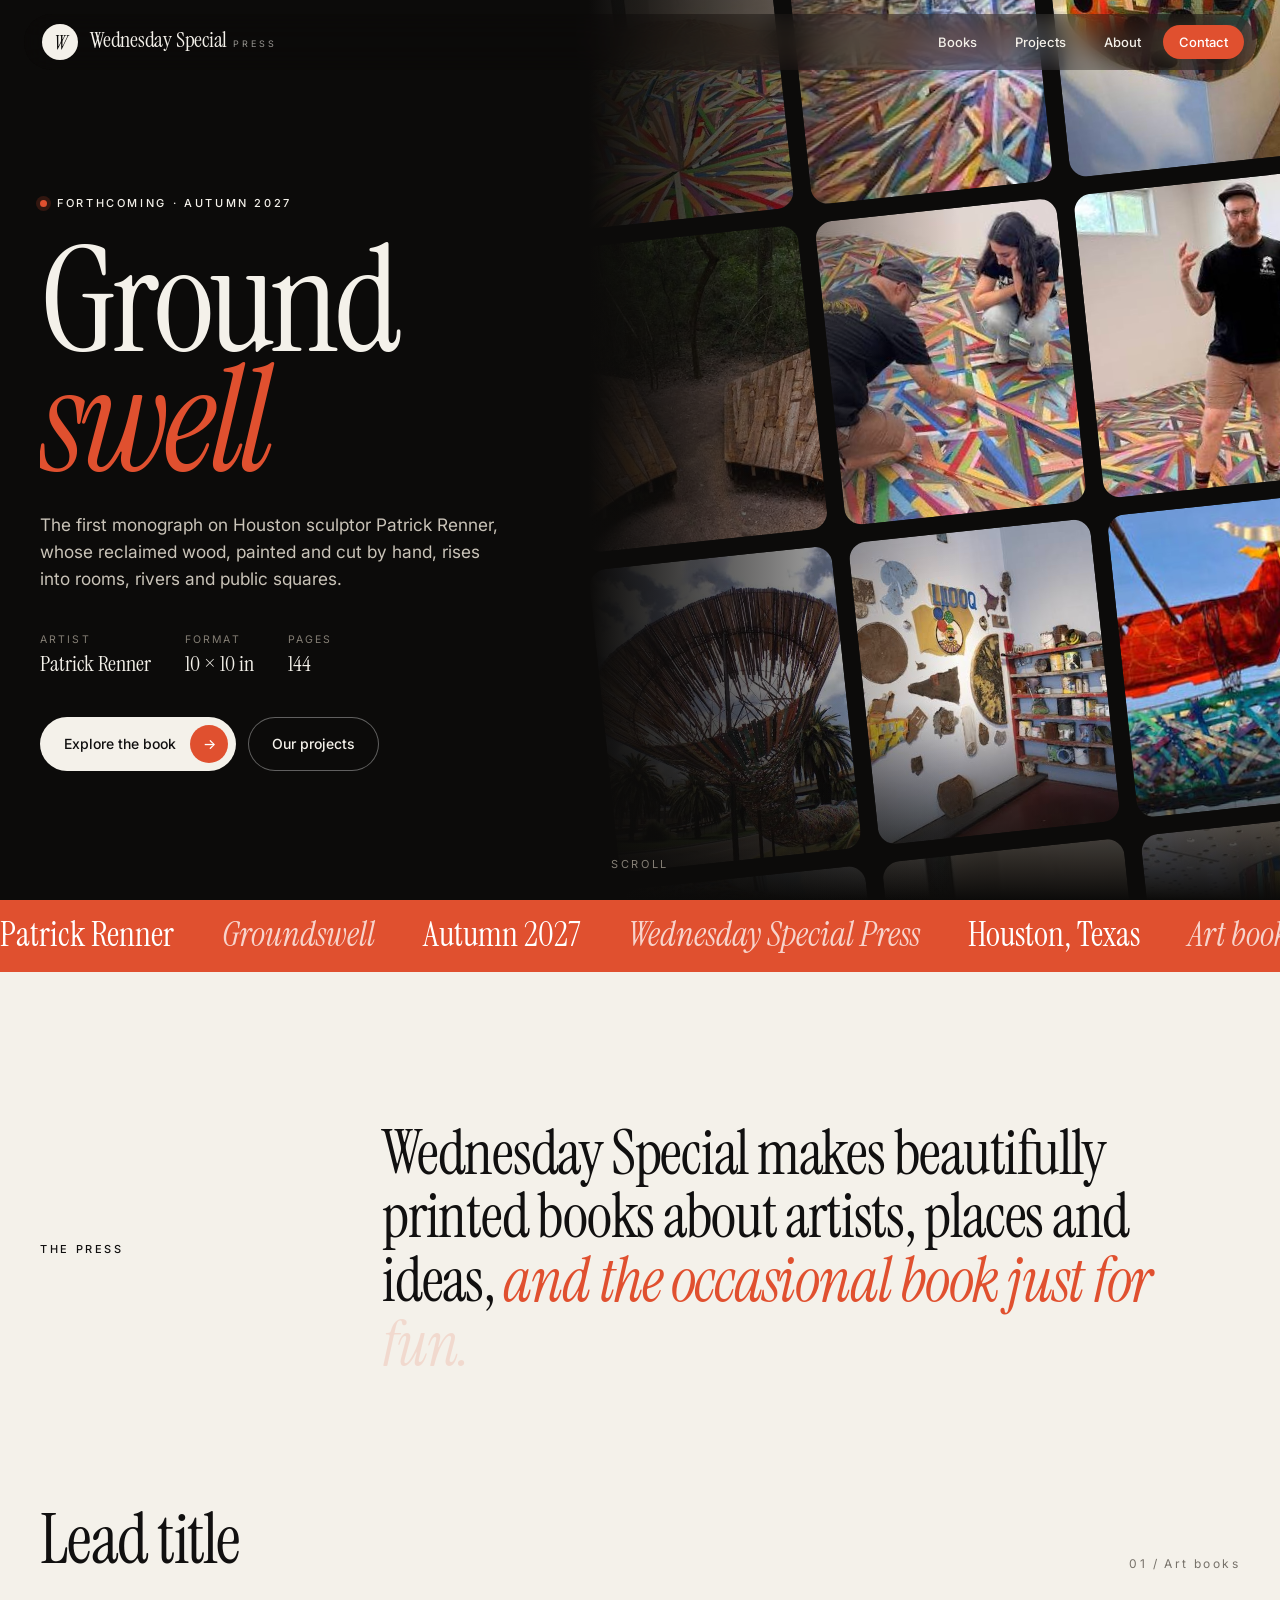
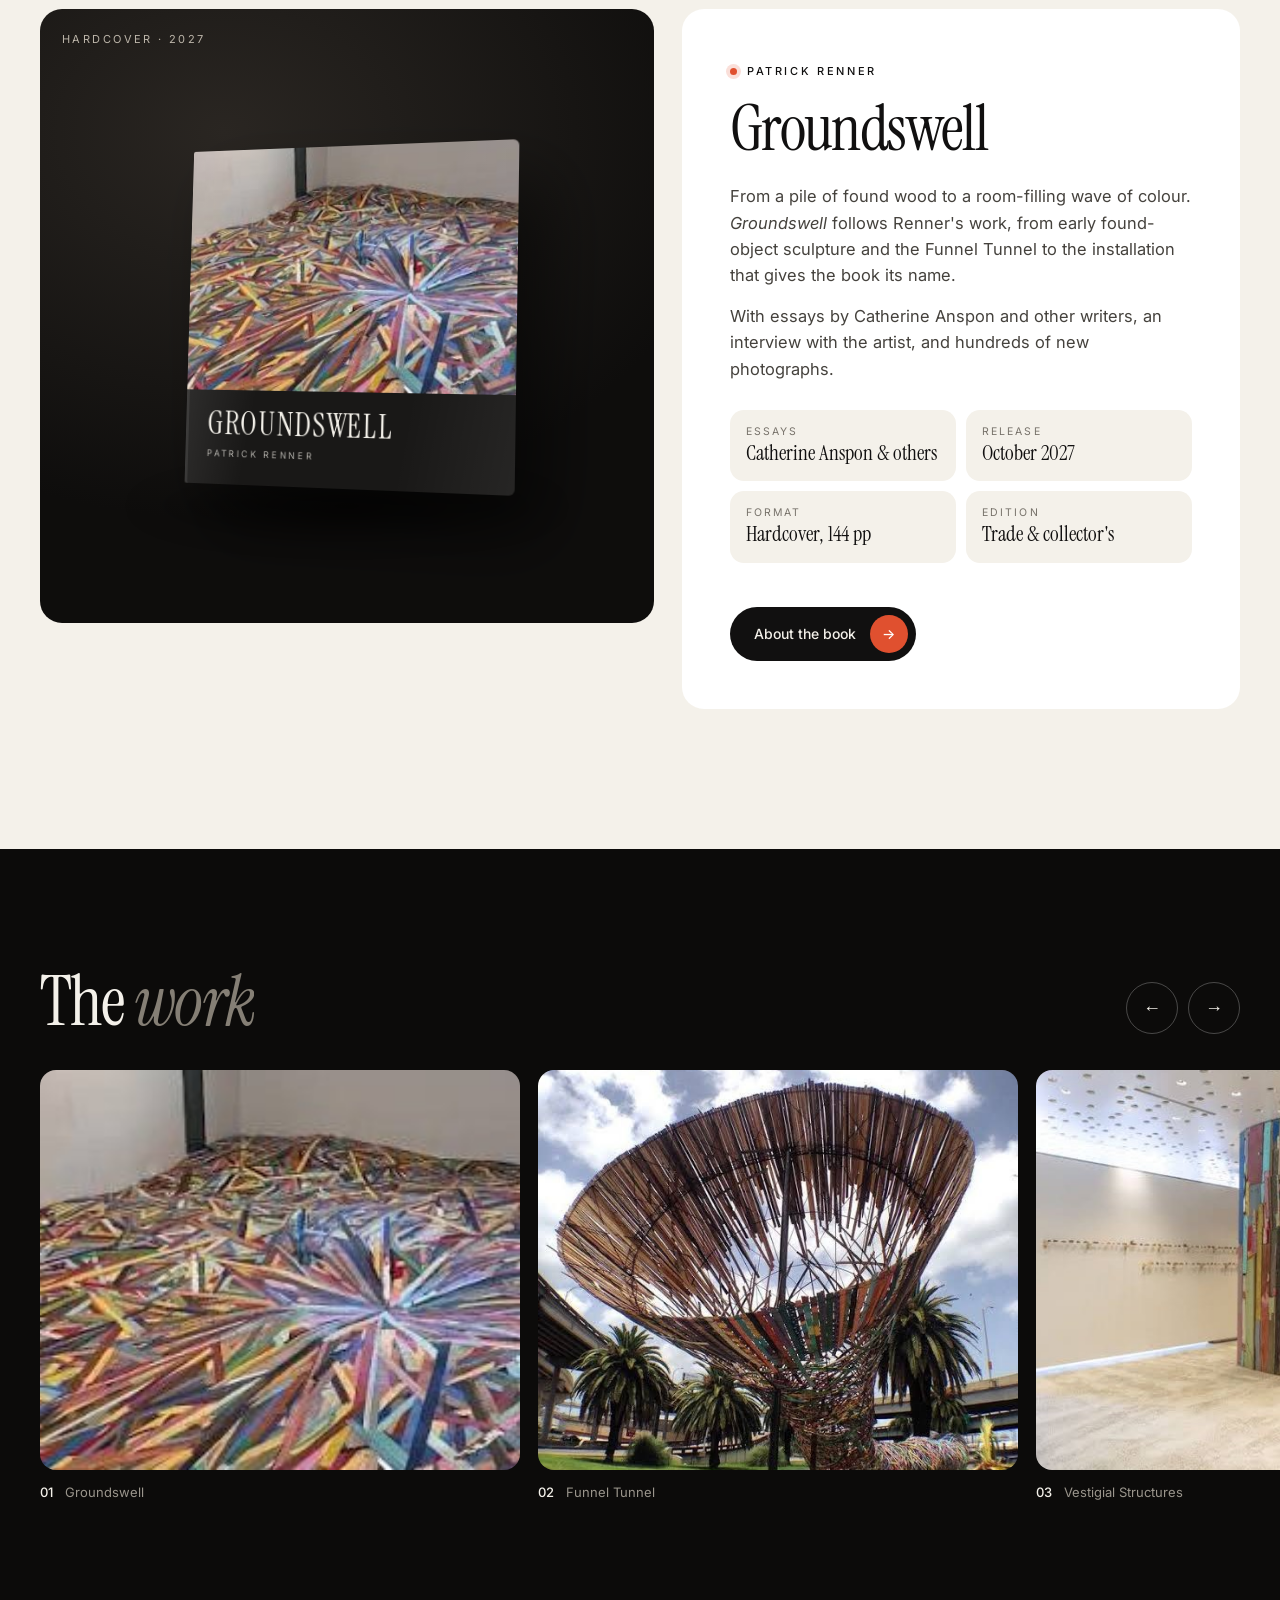
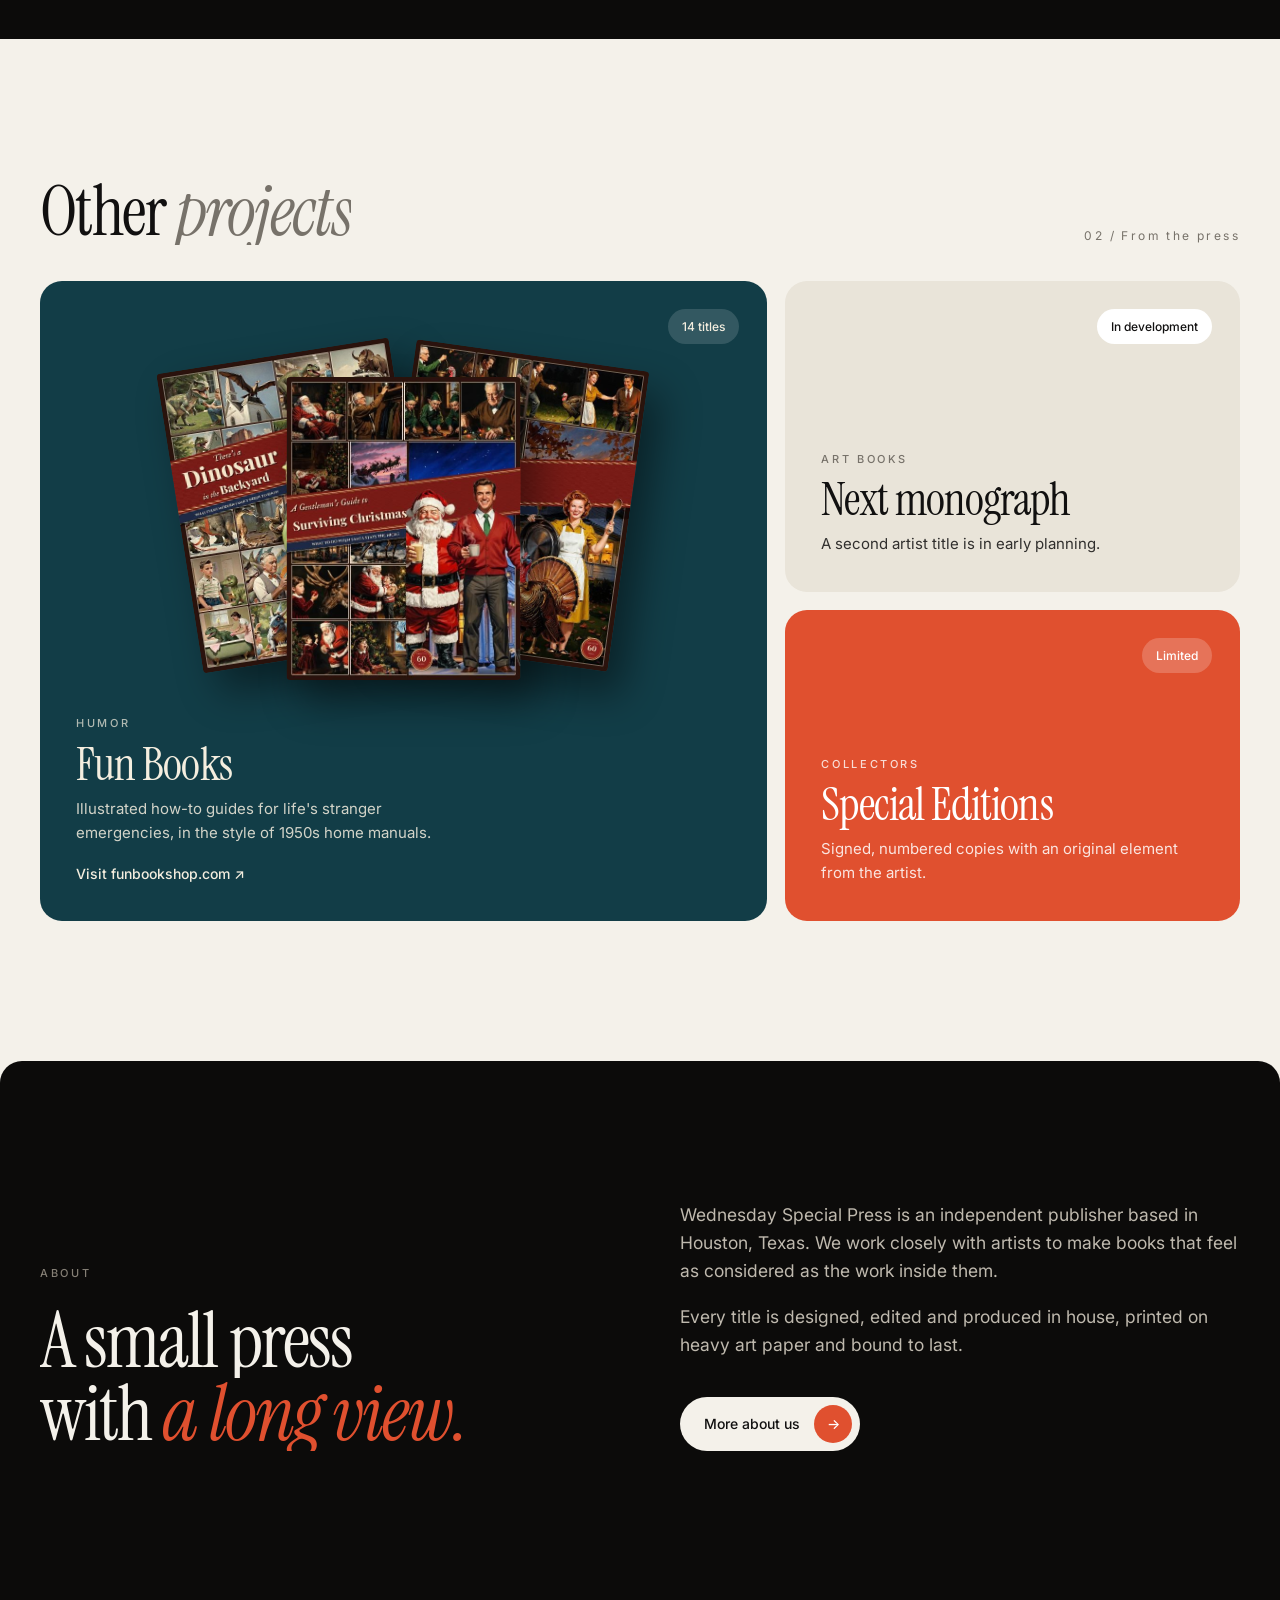
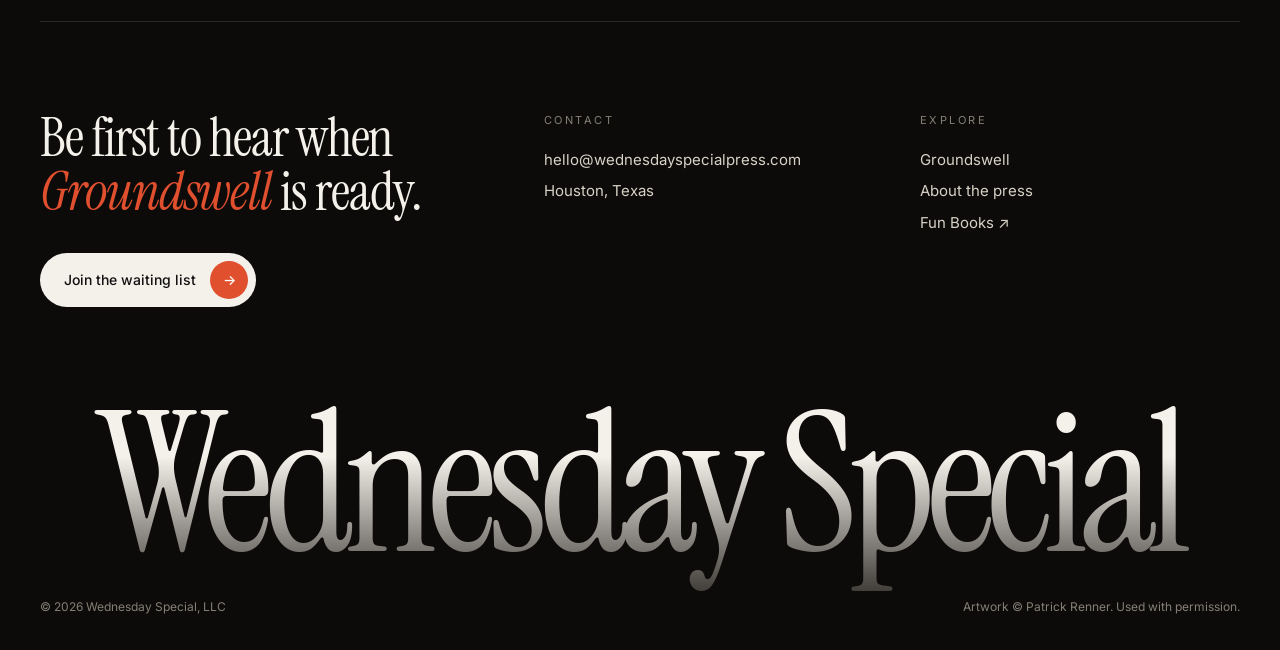
==== commit 96fd3fa2: "Groundswell: Catherine Anspon is one of several essayists Co-Authored-By: Claude Opus 5.5 <noreply@a" ====
--- a/index.html
+++ b/index.html
@@ -19,8 +19,8 @@
 <section class="feature"><a class="bookstage rv" href="groundswell/" aria-label="Groundswell"><span class="stage-tag">Hardcover · 2027</span><div class="book"><img src="assets/img/groundswell-star.jpg" alt=""><div class="t"><b>GROUNDSWELL</b><span>Patrick Renner</span></div></div></a>
 <div class="fcard rv d1"><div><span class="eyebrow dot">Patrick Renner</span><h4>Groundswell</h4>
 <p>From a pile of found wood to a room-filling wave of colour. <i>Groundswell</i> follows Renner's work, from early found-object sculpture and the Funnel Tunnel to the installation that gives the book its name.</p>
-<p>With an essay by Catherine Anspon, an interview with the artist, and hundreds of new photographs.</p>
-<div class="specs"><div><span>Essay</span><b>Catherine Anspon</b></div><div><span>Release</span><b>October 2027</b></div><div><span>Format</span><b>Hardcover, 144 pp</b></div><div><span>Edition</span><b>Trade &amp; collector's</b></div></div></div>
+<p>With essays by Catherine Anspon and other writers, an interview with the artist, and hundreds of new photographs.</p>
+<div class="specs"><div><span>Essays</span><b>Catherine Anspon &amp; others</b></div><div><span>Release</span><b>October 2027</b></div><div><span>Format</span><b>Hardcover, 144 pp</b></div><div><span>Edition</span><b>Trade &amp; collector's</b></div></div></div>
 <div class="btns"><a class="btn" href="groundswell/">About the book <span class="ar">→</span></a></div></div></section></div>
 <section class="hscroll" data-track><div class="wrap"><div class="sec-head"><h3 class="split"><span class="ln"><span>The <i>work</i></span></span></h3><div class="hnav"><button data-dir="-1" aria-label="Previous">←</button><button data-dir="1" aria-label="Next">→</button></div></div></div>
 <div class="track"><figure><img src="assets/img/groundswell-wide.jpg" alt="Groundswell" loading="lazy" draggable="false"><figcaption><b>01</b>Groundswell</figcaption></figure><figure><img src="assets/img/funnel-tunnel.jpg" alt="Funnel Tunnel" loading="lazy" draggable="false"><figcaption><b>02</b>Funnel Tunnel</figcaption></figure><figure><img src="assets/img/vestigial-column.jpg" alt="Vestigial Structures" loading="lazy" draggable="false"><figcaption><b>03</b>Vestigial Structures</figcaption></figure><figure><img src="assets/img/canopy-portrait.jpg" alt="Woven canopy" loading="lazy" draggable="false"><figcaption><b>04</b>Woven canopy</figcaption></figure><figure><img src="assets/img/head-sculpture.jpg" alt="Found-object head" loading="lazy" draggable="false"><figcaption><b>05</b>Found-object head</figcaption></figure><figure><img src="assets/img/forest-benches.jpg" alt="Benches in the woods" loading="lazy" draggable="false"><figcaption><b>06</b>Benches in the woods</figcaption></figure><figure><img src="assets/img/dragon.jpg" alt="Parade sculpture" loading="lazy" draggable="false"><figcaption><b>07</b>Parade sculpture</figcaption></figure><figure><img src="assets/img/round-1.jpg" alt="Wall piece" loading="lazy" draggable="false"><figcaption><b>08</b>Wall piece</figcaption></figure><figure><img src="assets/img/studio-wall.jpg" alt="Studio wall" loading="lazy" draggable="false"><figcaption><b>09</b>Studio wall</figcaption></figure><figure><img src="assets/img/groundswell-artist.jpg" alt="Inside Groundswell" loading="lazy" draggable="false"><figcaption><b>10</b>Inside Groundswell</figcaption></figure></div></section>
